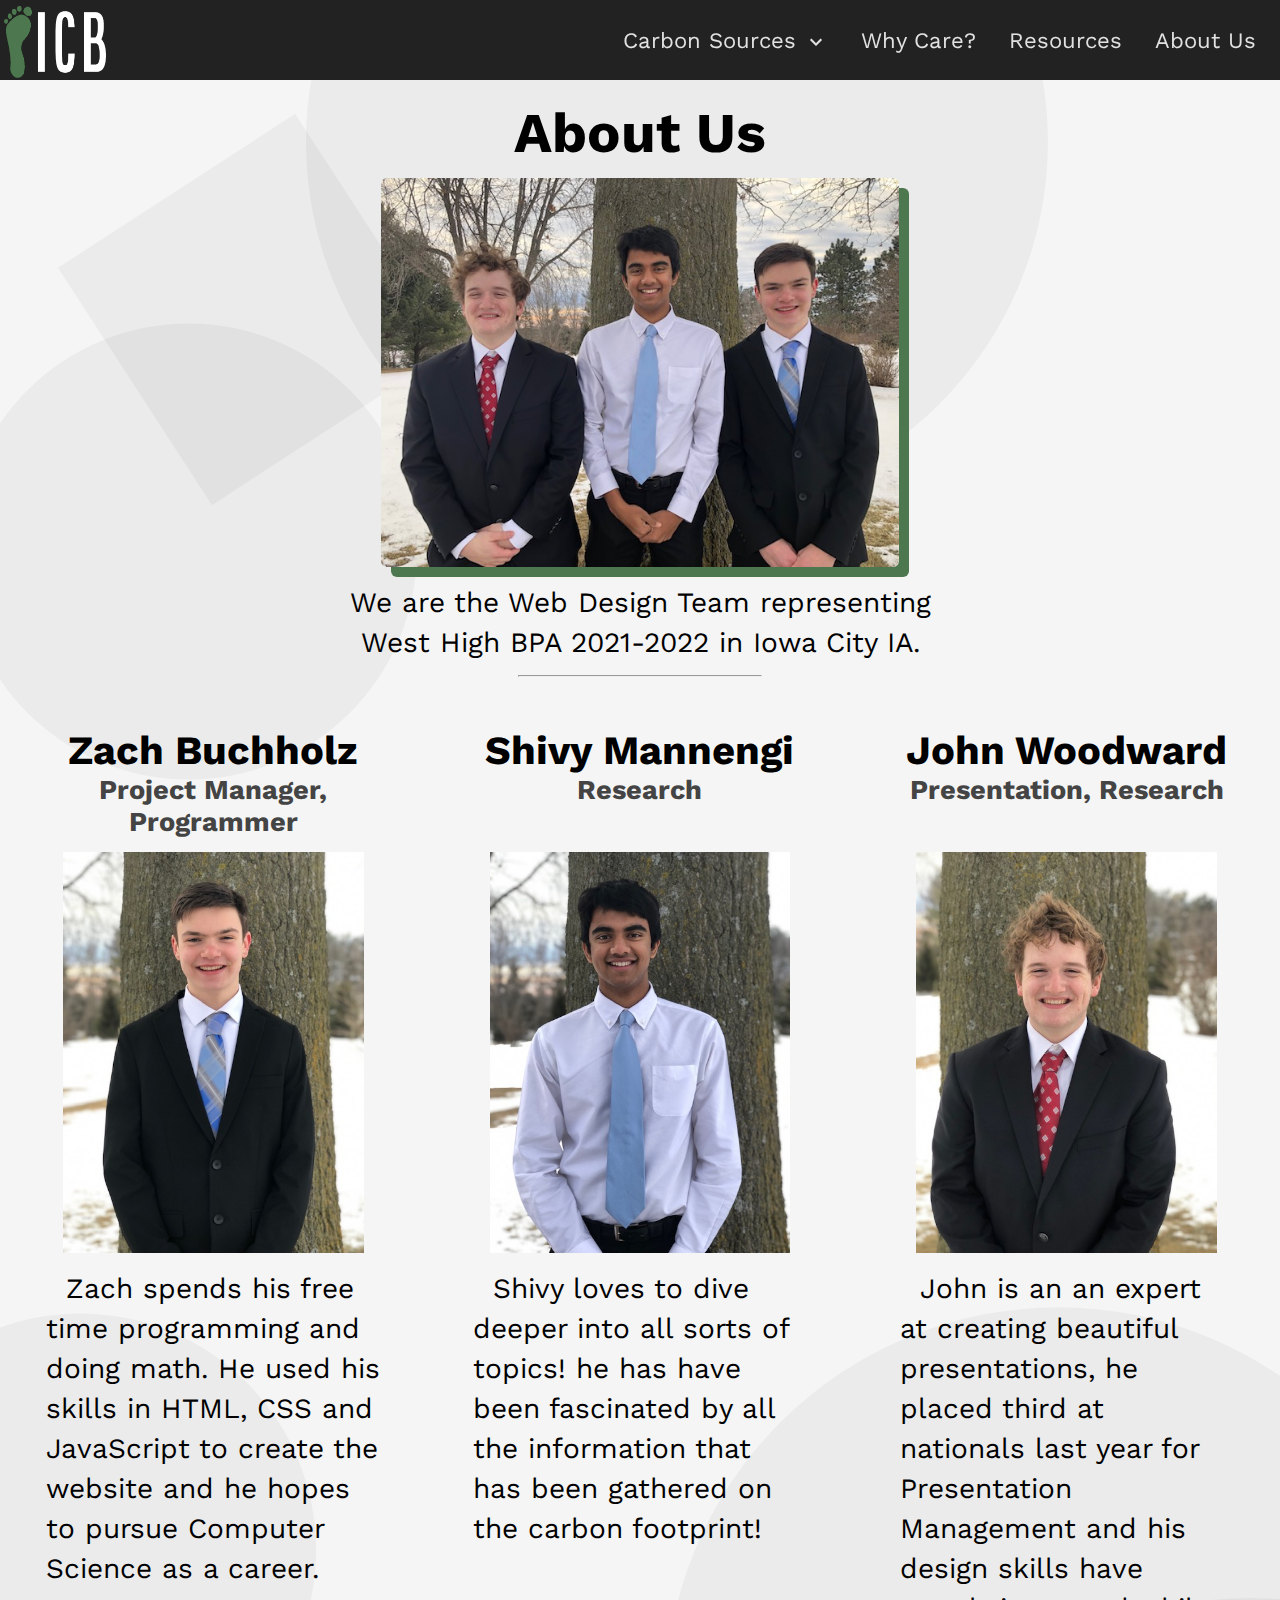
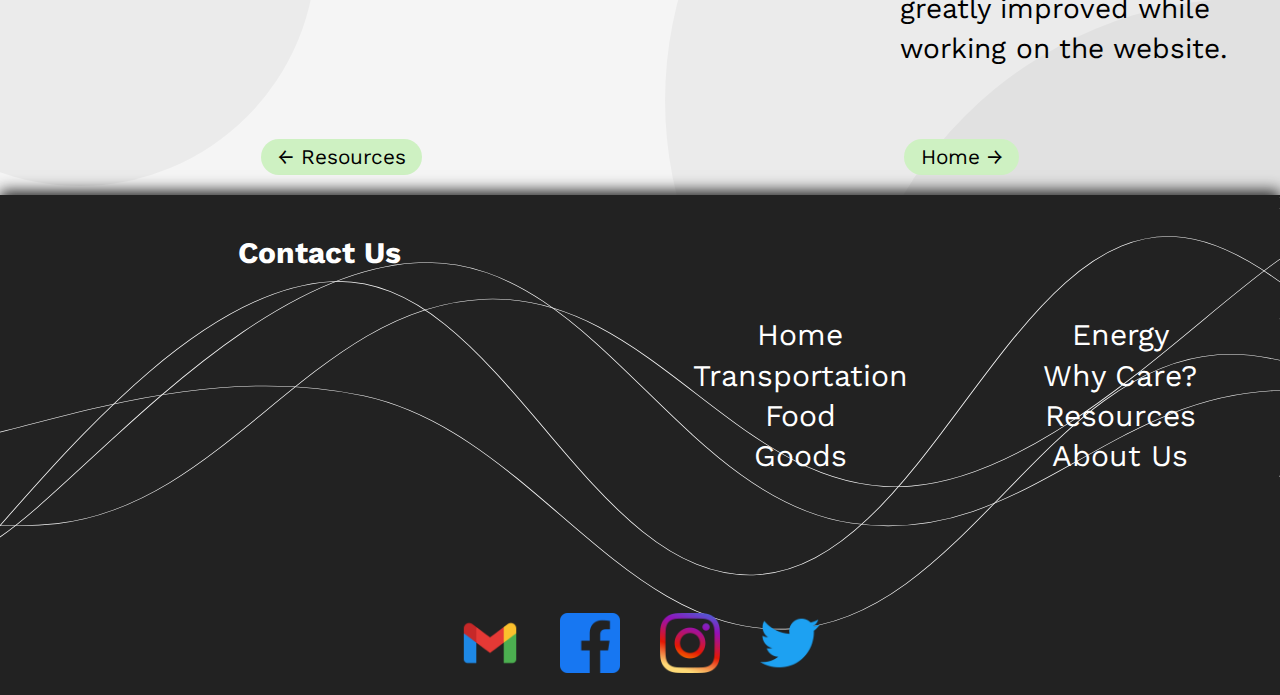
==== html/aboutUs.html @ aa244e9d "final commit before state (hopefully)" ====
<!DOCTYPE html>
<html lang="en">

<head>
    <meta charset="UTF-8">
    <meta http-equiv="X-UA-Compatible" content="IE=edge">
    <meta name="viewport" content="width=device-width, initial-scale=1.0">
    <link href="https://fonts.googleapis.com/icon?family=Material+Icons" rel="stylesheet">
    <link rel="stylesheet" href="../css/styles.css">
    <link rel="stylesheet" href="../css/contentStyle.css">
    <link rel="stylesheet" href="../css/aboutUsStyle.css">
    <script src="../js/script.js" defer></script>
    <title>About Us</title>
    <!-- favicon -->
    <link rel="apple-touch-icon" sizes="180x180" href="/favicon/apple-touch-icon.png">
    <link rel="icon" type="image/png" sizes="32x32" href="/favicon/favicon-32x32.png">
    <link rel="icon" type="image/png" sizes="16x16" href="/favicon/favicon-16x16.png">
    <link rel="manifest" href="/favicon/site.webmanifest">
    <link rel="mask-icon" href="/favicon/safari-pinned-tab.svg" color="#5bbad5">
    <link rel="shortcut icon" href="/favicon/favicon.ico">
    <meta name="msapplication-TileColor" content="#da532c">
    <meta name="msapplication-config" content="/favicon/browserconfig.xml">
    <meta name="theme-color" content="#ffffff">
</head>

<body>
    <nav>
        <div class="nav-left">
            <a href="../index.html">
                <!-- <h2>ICB</h2> -->
                <img src="../images/FinalLogo.png" alt="ICB Logo">
            </a>
        </div>
        <div class="nav-right">
            <ul>
                <li class="nav-item">
                    <a>
                        Carbon Sources
                        <i class="material-icons">expand_more</i>
                    </a>
                    <div id="dropdown">
                        <a href="transportation.html">Transportation</a>
                        <a href="food.html">Food</a>
                        <a href="goods.html">Goods</a>
                        <a href="energy.html">Energy</a>
                    </div>
                </li>
                <!-- <li class="nav-item"><a href="carbonMap.html">Carbon Map</a></li>
                <li class="nav-item"><a href="carbonCalculator.html">Carbon Calculator</a></li> -->
                <li class="nav-item"><a href="whyCare.html">Why Care?</a></li>
                <li class="nav-item"><a href="resources.html">Resources</a></li>
                <li class="nav-item"><a href="aboutUs.html">About Us</a></li>
            </ul>
        </div>
        <div class="hamburger">
            <i class="material-icons">menu</i>
        </div>
        <div class="mobile-nav">
            <span class="exit-mobile-nav">
                <i class="material-icons">close</i>
            </span>
            <ul>
                <li><a href="../index.html">Home</a></li>
                <li><a href="transportation.html">Transportation</a></li>
                <li><a href="food.html">Food</a></li>
                <li><a href="goods.html">Goods</a></li>
                <li><a href="energy.html">Energy</a></li>
                <!-- <li><a href="carbonMap.html">Carbon Map</a></li>
                <li><a href="carbonCalculator.html">Carbon Calculator</a></li> -->
                <li><a href="whyCare.html">Why Care?</a></li>
                <li><a href="resources.html">Resources</a></li>
                <li><a href="aboutUs.html">About Us</a></li>
            </ul>
        </div>
    </nav>
    <div class="spacer"></div>
    <main>
        <header>
            <h1>About Us</h1>
            <div class="image-wrapper">
                <img src="../images/group.jpg" alt="Group Photo">
            </div>
            <p>We are the Web Design Team representing West High BPA 2021-2022 in Iowa City IA.</p>
            <hr>
        </header>
        <section>
            <div class="member">
                <h2>Zach Buchholz</h2>
                <h3>Project Manager, Programmer</h3>
                <div class="image-wrapper"><img src="../images/zach.jpg" alt="Photo of Zach"></div>
                <p>&nbsp;&nbsp;Zach spends his free time programming and doing math. He used his skills in HTML, CSS and
                    JavaScript to create the website and he hopes to pursue Computer Science as a career.</p>
            </div>
            <div class="member">
                <h2>Shivy Mannengi</h2>
                <h3>Research</h3>
                <div class="image-wrapper"><img src="../images/shivy.jpg" alt="Photo of Shivy"></div>
                <p>&nbsp;&nbsp;Shivy loves to dive deeper into all sorts of topics! he has have been fascinated by all
                    the information that has been gathered on the carbon footprint!</p>
            </div>
            <div class="member">
                <h2>John Woodward</h2>
                <h3>Presentation, Research</h3>
                <div class="image-wrapper"><img src="../images/john.jpg" alt="Photo of John"></div>
                <p>&nbsp;&nbsp;John is an an expert at creating beautiful presentations, he placed third at nationals
                    last year for Presentation Management and his design skills have greatly improved while working on
                    the website.</p>
            </div>
        </section>
        <section class="next-previous-page">
            <div class="left">

                <a href="resources.html">← Resources</a>

            </div>
            <div class="right">

                <a href="../index.html">Home →</a>

            </div>
        </section>
    </main>
    <footer>
        <div class="email footer-item">
            <div class="container">
                <div>
                    <h3>Contact Us</h3>
                    <iframe
                        src="https://docs.google.com/forms/d/e/1FAIpQLScRHapcwqLAnaU3X_XB3j5azNkE1-bQjqq5os23x4tGyYt0hQ/viewform?embedded=true"
                        frameborder="0" marginheight="0" marginwidth="0">Loading…</iframe>
                </div>
            </div>
        </div>
        <div class="links footer-item">
            <div class="container">
                <div class="links-left">
                    <a href="../index.html">Home</a>
                    <a href="transportation.html">Transportation</a>
                    <a href="food.html">Food</a>
                    <a href="goods.html">Goods</a>
                    <!-- <a href="html/energy.html">Energy</a>  -->
                </div>
                <div class="links-right">
                    <a href="energy.html">Energy</a>
                    <!-- <a href="html/carbonMap.html">Carbon Map</a>
                    <a href="html/carbonCalculator.html">Carbon Calculator</a> -->
                    <a href="whyCare.html">Why Care?</a>
                    <a href="resources.html">Resources</a>
                    <a href="aboutUs.html">About Us</a>
                </div>
            </div>
        </div>
        <div class="social-media footer-item">
            <div class="container">
                <div class="gmail-container">
                    <img src="../images/gmail.png" alt="gmail">
                    <div class="popup">Email:info@iowaclimateboard.com</div>
                </div>
                <a href="https://www.facebook.com/Iowa-Climate-Board-112067704718550" target="_blank"><img src="../images/facebook.png"
                        alt="facebook"></a>
                <a href="https://www.instagram.com/iowacityclimateboard/" target="_blank"><img src="../images/instagram.png"
                        alt="instagram"></a>
                <a href="https://twitter.com/BoardIowa" target="_blank"><img src="../images/twitter.png" alt="twitter"></a>
            </div>
        </div>
    </footer>
</body>

</html>
---- css/styles.css ----
@charset "UTF-8";
@import url("https://fonts.googleapis.com/css2?family=Lato:wght@300;400;700&family=Nunito+Sans:wght@300;400;700&family=Work+Sans:wght@300;400;700&display=swap");

:root {
  --off-black: rgba(34, 34, 34, 1);
  --off-blackh: rgba(34, 34, 34, 0);
  --logo-green: rgb(21, 226, 21);
  --hover-white: rgba(240, 240, 240, 1);
  --popup-grey: rgb(88, 88, 88);
  --nav-font: 0.87em;
  --green: #15e215;
  --light-green: #cef1c2;
  --medium-green: #4d774e;
  --dark-green: #164a41;
}

* {
  margin: 0;
  -webkit-box-sizing: border-box;
  box-sizing: border-box;
  font-family: "Work Sans", sans-serif;
}

html {
  scroll-behavior: smooth;
}

body,
html {
  width: 100%;
  height: 100%;
}

body {
  position: relative;
  background-color: rgb(245, 245, 245);
}

a {
  text-decoration: none;
  color: #000;
  cursor: pointer;
}

textarea {
  resize: none;
}

::-webkit-scrollbar {
  width: 12px;
}

::-webkit-scrollbar-button {
  display: none;
}

::-webkit-scrollbar-thumb {
  background-color: var(--medium-green);
  border-radius: 200px;
}

::-webkit-scrollbar-track {
  background-color: rgb(34, 34, 34);
}

nav {
  position: fixed;
  top: 0px;
  display: block;
  width: 100%;
  z-index: 1;
  height: 80px;
  display: -webkit-box;
  display: -ms-flexbox;
  display: flex;
  -webkit-box-pack: justify;
  -ms-flex-pack: justify;
  justify-content: space-between;
  -webkit-box-align: center;
  -ms-flex-align: center;
  align-items: center;
  background-color: var(--off-blackh);
  -webkit-box-shadow: 0px 4px 6px var(--off-blackh);
  box-shadow: 0px 4px 6px var(--off-blackh);
  opacity: 1;
}

nav > div {
  margin: 0 10px;
}

.nav-left {
  margin: 0;
  -webkit-transform: translate(4px, 4px);
  -ms-transform: translate(4px, 4px);
  transform: translate(4px, 4px);
}

.nav-left h2 {
  font-size: 4em;
  font-weight: 600;
  color: var(--logo-green);
}

.nav-left img {
  width: 102.24px;
  height: 72px;
}

.nav-left img:hover {
  width: 104px;
  height: 73.3px;
}

ul {
  padding: 0;
  margin: 0;
  -webkit-padding-start: 0;
  padding-inline-start: 0;
}

.nav-item {
  display: inline-block;
  height: 80px;
  line-height: 80px;
  padding: 0 14px;
}

.nav-item a {
  color: rgb(226, 226, 226);
  font-size: var(--nav-font);
  display: block;
}

.nav-item:hover {
  background-color: var(--hover-white);
  -webkit-box-shadow: 6px 6px var(--off-black);
  box-shadow: 6px 6px var(--off-black);
}

.nav-item-hover {
  background-color: var(--hover-white);
  -webkit-box-shadow: 6px 6px var(--off-black);
  box-shadow: 6px 6px var(--off-black);
}

.nav-item:hover > a {
  color: #000;
}

.nav-item i {
  -webkit-transform: translateY(6px);
  -ms-transform: translateY(6px);
  transform: translateY(6px);
}

nav ul li:first-child > a {
  cursor: default;
}

nav #dropdown {
  display: none;
  background-color: var(--hover-white);
  position: absolute;
  top: 80px;
  text-align: center;
  -webkit-box-shadow: 6px 6px var(--off-black);
  box-shadow: 6px 6px var(--off-black);
  line-height: 50px;
  height: auto;
  cursor: pointer;
}

nav #dropdown a {
  display: block;
  font-size: var(--nav-font);
  color: #000;
}

nav #dropdown a:hover {
  color: rgb(109, 109, 109);
}

.hamburger i {
  font-size: 60px;
  color: #fff;
}

.hamburger i:hover {
  cursor: pointer;
}

.mobile-nav {
  margin: 0;
  position: fixed;
  left: 0;
  top: -500px;
  width: 100%;
  text-align: center;
  background-color: var(--popup-grey);
  -webkit-transition: top 0.42s;
  -o-transition: top 0.42s;
  transition: top 0.42s;
}

.exit-mobile-nav {
  position: absolute;
  top: 0;
  right: 0;
  display: inline-block;
  margin: 16px;
  cursor: pointer;
}

.exit-mobile-nav i {
  font-size: 64px;
  color: #fff;
  -webkit-transition: all 0;
  -o-transition: all 0;
  transition: all 0;
}

.exit-mobile-nav i:hover {
  -webkit-transition: -webkit-transform 0.25s linear 0s;
  transition: -webkit-transform 0.25s linear 0s;
  -o-transition: transform 0.25s linear 0s;
  transition: transform 0.25s linear 0s;
  transition: transform 0.25s linear 0s, -webkit-transform 0.25s linear 0s;
  -webkit-transform: rotate(180deg);
  -ms-transform: rotate(180deg);
  transform: rotate(180deg);
  color: rgb(226, 226, 226);
}

.mobile-nav ul {
  margin: 20px 0;
}

.mobile-nav li {
  margin: 14px 0;
}

.mobile-nav a {
  color: #fff;
  font-size: 1.6em;
}

.mobile-nav a:hover {
  color: rgb(214, 214, 214);
}

.nav-right,
.nav-center {
  display: none;
}

@media only screen and (min-width: 888px) {
  .nav-right {
    display: block;
  }

  .hamburger {
    display: none;
  }
}

@media only screen and (min-width: 992px) {
  :root {
    --nav-font: 1.03em;
  }
}

@media only screen and (min-width: 1200px) {
  :root {
    --nav-font: 1.38em;
  }
}

footer {
  height: 600px;
  background-image: url("data:image/svg+xml,%3csvg xmlns='http://www.w3.org/2000/svg' version='1.1' xmlns:xlink='http://www.w3.org/1999/xlink' xmlns:svgjs='http://svgjs.com/svgjs' width='2500' height='1800' preserveAspectRatio='none' viewBox='0 0 2500 1800'%3e%3cg mask='url(%26quot%3b%23SvgjsMask1165%26quot%3b)' fill='none'%3e%3crect width='2500' height='1800' x='0' y='0' fill='rgba(34%2c 34%2c 34%2c 1)'%3e%3c/rect%3e%3cpath d='M -189.8516830900346%2c1561 C -23.05%2c1311.2 310.55%2c350.8 644.1483169099654%2c312 C 977.75%2c273.2 1144.55%2c1398.8 1478.1483169099654%2c1367 C 1811.75%2c1335.2 1978.55%2c73.2 2312.1483169099656%2c153 C 2645.75%2c232.8 3108.58%2c1707.6 3146.1483169099656%2c1766 C 3183.72%2c1824.4 2629.23%2c709.2 2500%2c445' stroke='rgba(245%2c 245%2c 245%2c 1)' stroke-width='2'%3e%3c/path%3e%3cpath d='M -124.1915464709806%2c901 C 42.61%2c865.4 376.21%2c590.8 709.8084535290194%2c723 C 1043.41%2c855.2 1210.21%2c1591.6 1543.8084535290195%2c1562 C 1877.41%2c1532.4 2044.21%2c621.2 2377.8084535290195%2c575 C 2711.41%2c528.8 3187.37%2c1436.6 3211.8084535290195%2c1331 C 3236.25%2c1225.4 2642.36%2c303.8 2500%2c47' stroke='rgba(245%2c 245%2c 245%2c 1)' stroke-width='2'%3e%3c/path%3e%3cpath d='M -6.567324210572224%2c1239 C 160.23%2c1039.8 493.83%2c254.6 827.4326757894278%2c243 C 1161.03%2c231.4 1327.83%2c1088.8 1661.4326757894278%2c1181 C 1995.03%2c1273.2 2161.83%2c722.8 2495.432675789428%2c704 C 2829.03%2c685.2 3328.52%2c1226.4 3329.432675789428%2c1087 C 3330.35%2c947.6 2665.89%2c223 2500%2c7' stroke='rgba(245%2c 245%2c 245%2c 1)' stroke-width='2'%3e%3c/path%3e%3cpath d='M -722.3591446255048%2c726 C -555.56%2c817.4 -221.96%2c1253.2 111.64085537449522%2c1183 C 445.24%2c1112.8 612.04%2c402 945.6408553744952%2c375 C 1279.24%2c348 1446.04%2c1096.4 1779.6408553744952%2c1048 C 2113.24%2c999.6 2469.57%2c139.6 2613.640855374495%2c133 C 2757.71%2c126.4 2522.73%2c838.6 2500%2c1015' stroke='rgba(245%2c 245%2c 245%2c 1)' stroke-width='2'%3e%3c/path%3e%3c/g%3e%3cdefs%3e%3cmask id='SvgjsMask1165'%3e%3crect width='2500' height='1800' fill='white'%3e%3c/rect%3e%3c/mask%3e%3c/defs%3e%3c/svg%3e");
  background-repeat: no-repeat;
  background-size: 100% 600px;
  -webkit-box-shadow: 0 -4px 14px rgb(34, 34, 34);
  box-shadow: 0 -4px 14px rgb(34, 34, 34);
}

.email {
  height: 280px;
  display: -webkit-box;
  display: -ms-flexbox;
  display: flex;
  -webkit-box-pack: center;
  -ms-flex-pack: center;
  justify-content: center;
  -webkit-box-align: center;
  -ms-flex-align: center;
  align-items: center;
  text-align: center;
}

.email .container {
  padding-top: 10px;
  margin: 0 auto;
  width: 100%;
  height: 100%;
  display: -webkit-box;
  display: -ms-flexbox;
  display: flex;
  -webkit-box-pack: center;
  -ms-flex-pack: center;
  justify-content: center;
}

.email .container > div {
  width: 80%;
  height: 100%;
}

.email iframe {
  width: 100%;
  height: 80%;
}

footer h3 {
  font-size: 30px;
  color: #fff;
}

.links {
  height: 220px;
  /* background-color: coral; */
}

.links .container {
  width: 100%;
  height: 100%;
  display: -webkit-box;
  display: -ms-flexbox;
  display: flex;
  -webkit-box-pack: center;
  -ms-flex-pack: center;
  justify-content: center;
  -webkit-box-align: center;
  -ms-flex-align: center;
  align-items: center;
}

.links-left,
.links-right {
  display: inline;
  width: 50%;
  text-align: center;
}

.links a {
  display: block;
  font-size: 20px;
  color: #fff;
  padding: 2.6px 0;
}

.links a:hover {
  color: rgb(223, 223, 223);
}

.social-media {
  height: 100px;
}

.social-media .container {
  width: 100%;
  height: 100px;
  display: -webkit-box;
  display: -ms-flexbox;
  display: flex;
  -ms-flex-pack: distribute;
  justify-content: space-around;
  -webkit-box-align: center;
  -ms-flex-align: center;
  align-items: center;
}

.social-media img {
  height: 60px;
}

.social-media img:hover {
  height: 62.6px;
}

.gmail-container {
  position: relative;
}

.social-media img:hover + .popup, .social-media .popup:hover {
  display: block;
}

.popup {
  display: none;
  font-size: 18px;
  width: fit-content;
  position: absolute;
  top: -28px;
  background-color: rgb(34,34,34);
  color: #fff;
  padding: 0.4em;
}

@media only screen and (min-width: 768px) {
  .email .container {
    padding-top: 40px;
    width: 70%;
  }
  .email textarea {
    width: 80%;
  }
}

@media only screen and (min-width: 992px) {
  footer {
    height: 500px;
    position: relative;
    background-size: 100% 500px;
  }
  .email {
    height: 400px;
    width: 50%;
    float: left;
  }
  .email iframe {
    height: 80%;
  }
  .links {
    height: 400px;
    width: 50%;
    float: right;
  }
  .links a {
    font-size: 28px;
  }
  .social-media {
    width: 100%;
    position: absolute;
    bottom: 0;
  }
  .social-media .container {
    -webkit-box-pack: center;
    -ms-flex-pack: center;
    justify-content: center;
  }
  .social-media img {
    margin: 0 20px;
  }
}

@media only screen and (min-width: 1200px) {
  .links a {
    font-size: 30px;
  }
}

.next-previous-page {
  padding: 20px;
  display: -webkit-box;
  display: -ms-flexbox;
  display: flex;
  -webkit-box-pack: justify;
  -ms-flex-pack: justify;
  justify-content: space-between;
}

.next-previous-page a {
  font-size: 1em;
  display: inline-block;
  padding: 0.3em 0.8em;
  background-color: var(--light-green);
  border: none;
  border-radius: 100vh;
}

.next-previous-page a:hover {
  background-color: var(--dark-green);
  color: #fff;
}

@media only screen and (min-width: 1024px) {
  .next-previous-page {
    -ms-flex-pack: distribute;
    justify-content: space-around;
    font-size: 1.3em;
  }
}
---- css/contentStyle.css ----
:root {
  --hero-width: 90%;
}

body {
  background-image: url("data:image/svg+xml,%3csvg xmlns='http://www.w3.org/2000/svg' version='1.1' xmlns:xlink='http://www.w3.org/1999/xlink' xmlns:svgjs='http://svgjs.com/svgjs' width='2500' height='10000' preserveAspectRatio='none' viewBox='0 0 2500 10000'%3e%3cg mask='url(%26quot%3b%23SvgjsMask1059%26quot%3b)' fill='none'%3e%3crect width='2500' height='10000' x='0' y='0' fill='rgba(245%2c 245%2c 245%2c 1)'%3e%3c/rect%3e%3cpath d='M1656.56 3912.66 a788.26 788.26 0 1 0 1576.52 0 a788.26 788.26 0 1 0 -1576.52 0z' fill='rgba(0%2c 0%2c 0%2c 0.039)' class='triangle-float2'%3e%3c/path%3e%3cpath d='M-150.28759640768038 5796.554995738845L449.97952166786865 5839.104664736119 227.66351105824089 5362.346441443697z' fill='rgba(0%2c 0%2c 0%2c 0.039)' class='triangle-float2'%3e%3c/path%3e%3cpath d='M-76.97 1081.39 a445.51 445.51 0 1 0 891.02 0 a445.51 445.51 0 1 0 -891.02 0z' fill='rgba(0%2c 0%2c 0%2c 0.039)' class='triangle-float3'%3e%3c/path%3e%3cpath d='M1595.6026172697807 6673.561763435975L1450.4954725872858 5923.233164859264 938.7332558514245 6352.652652172793z' fill='rgba(0%2c 0%2c 0%2c 0.039)' class='triangle-float3'%3e%3c/path%3e%3cpath d='M-301.96 3030.35 a461.36 461.36 0 1 0 922.72 0 a461.36 461.36 0 1 0 -922.72 0z' fill='rgba(0%2c 0%2c 0%2c 0.039)' class='triangle-float2'%3e%3c/path%3e%3cpath d='M2434.517%2c7987.091C2611.16%2c7983.471%2c2759.545%2c7868.501%2c2847.74%2c7715.408C2935.772%2c7562.598%2c2950.641%2c7381.832%2c2874.965%2c7222.541C2786.09%2c7035.467%2c2641.629%2c6845.549%2c2434.517%2c6845.614C2227.471%2c6845.679%2c2087.135%2c7037.626%2c1994.547%2c7222.817C1913.041%2c7385.843%2c1899.942%2c7575.009%2c1990.876%2c7732.97C2082.006%2c7891.271%2c2251.897%2c7990.834%2c2434.517%2c7987.091' fill='rgba(0%2c 0%2c 0%2c 0.039)' class='triangle-float3'%3e%3c/path%3e%3cpath d='M602.93 276.98 a724.61 724.61 0 1 0 1449.22 0 a724.61 724.61 0 1 0 -1449.22 0z' fill='rgba(0%2c 0%2c 0%2c 0.039)' class='triangle-float1'%3e%3c/path%3e%3cpath d='M238.79857072463886 7646.33592573216L679.8482935155082 7646.33592573216 459.32343212007333 6984.761341545856z' fill='rgba(0%2c 0%2c 0%2c 0.039)' class='triangle-float1'%3e%3c/path%3e%3cpath d='M1304.22 3321.26 a767.9 767.9 0 1 0 1535.8 0 a767.9 767.9 0 1 0 -1535.8 0z' fill='rgba(0%2c 0%2c 0%2c 0.039)' class='triangle-float1'%3e%3c/path%3e%3cpath d='M467.33146636519564 9587.04494133531L484.65721319866174 10083.189415974122 963.4759410040067 9569.719194501844z' fill='rgba(0%2c 0%2c 0%2c 0.039)' class='triangle-float1'%3e%3c/path%3e%3cpath d='M33.34 8506.78 a573.33 573.33 0 1 0 1146.66 0 a573.33 573.33 0 1 0 -1146.66 0z' fill='rgba(0%2c 0%2c 0%2c 0.039)' class='triangle-float1'%3e%3c/path%3e%3cpath d='M579.8590962530636 225.39225142735665L116.33748047285212 526.4067083262051 417.3519373717006 989.9283241064167 880.8735531519121 688.9138672075682z' fill='rgba(0%2c 0%2c 0%2c 0.039)' class='triangle-float2'%3e%3c/path%3e%3cpath d='M1127.231%2c9546.179C1347.371%2c9546.487%2c1559.36%2c9437.552%2c1664.226%2c9243.994C1764.841%2c9058.282%2c1717.291%2c8837.167%2c1609.892%2c8655.295C1504.624%2c8477.031%2c1334.106%2c8326.749%2c1127.231%2c8334.635C930.076%2c8342.15%2c804.442%2c8519.786%2c704.357%2c8689.814C602.174%2c8863.406%2c503.643%2c9061.882%2c592.83%2c9242.496C690.059%2c9439.395%2c907.634%2c9545.872%2c1127.231%2c9546.179' fill='rgba(0%2c 0%2c 0%2c 0.039)' class='triangle-float2'%3e%3c/path%3e%3c/g%3e%3cdefs%3e%3cmask id='SvgjsMask1059'%3e%3crect width='2500' height='10000' fill='white'%3e%3c/rect%3e%3c/mask%3e%3cstyle%3e %40keyframes float1 %7b 0%25%7btransform: translate(0%2c 0)%7d 50%25%7btransform: translate(-10px%2c 0)%7d 100%25%7btransform: translate(0%2c 0)%7d %7d .triangle-float1 %7b animation: float1 5s infinite%3b %7d %40keyframes float2 %7b 0%25%7btransform: translate(0%2c 0)%7d 50%25%7btransform: translate(-5px%2c -5px)%7d 100%25%7btransform: translate(0%2c 0)%7d %7d .triangle-float2 %7b animation: float2 4s infinite%3b %7d %40keyframes float3 %7b 0%25%7btransform: translate(0%2c 0)%7d 50%25%7btransform: translate(0%2c -10px)%7d 100%25%7btransform: translate(0%2c 0)%7d %7d .triangle-float3 %7b animation: float3 6s infinite%3b %7d %3c/style%3e%3c/defs%3e%3c/svg%3e");
  background-size: cover;
}

nav {
  background-color: rgb(34, 34, 34) !important;
}

header {
  padding-top: 80px;
}

.hero {
  text-align: center;
  margin: 40px 0;
}

h1 {
  font-size: 2.5em;
}

.main-image {
  text-align: center;
  margin: 20px 0;
}

header img {
  width: calc(var(--hero-width));
  border-radius: 6px;
  -webkit-box-shadow: 10px 10px var(--medium-green);
  box-shadow: 10px 10px var(--medium-green);
}

.description {
  text-align: left;
  width: var(--hero-width);
  margin: 0 auto 10px auto;
}

p,
.list-item,
.tips li {
  font-size: 24px;
  line-height: 32px;
}

.tips > ul > li {
  font-weight: bold;
}

.tips > ul > li > ul > li {
  font-weight: 500;
}

.tips > ul > li > ul {
  margin-left: 40px;
}

.tips > ul {
  width: -webkit-fit-content;
  width: -moz-fit-content;
  width: fit-content;
  margin: 0 auto 0 6px;
}

.tips li {
  margin: 16px 0px;
}

.h2-wrapper {
  text-align: center;
}

header hr {
  width: 70%;
  height: 2px;
  background-color: #000;
  margin: 0 auto;
}

@media only screen and (min-width: 512px) {
  :root {
    --hero-width: 80%;
  }
  h1 {
    font-size: 2.7em;
  }
  p,
  .list-item,
  .tips li {
    font-size: 24px;
    line-height: 32px;
  }
}

@media only screen and (min-width: 768px) {
  :root {
    --hero-width: 75%;
  }
  h1 {
    font-size: 3em;
  }
  p,
  .list-item,
  .tips li {
    font-size: 26px;
    line-height: 34px;
  }
  header hr {
    width: 50%;
  }
}

@media only screen and (min-width: 992px) {
  :root {
    --hero-width: 65%;
  }
  h1 {
    font-size: 3.2em;
  }
  p,
  .list-item,
  .tips li {
    font-size: 26px;
    line-height: 34px;
  }
}

@media only screen and (min-width: 1200px) {
  :root {
    --hero-width: 58%;
  }
  h1 {
    font-size: 3.5em;
  }
  p,
  .list-item,
  .tips li {
    font-size: 28px;
    line-height: 40px;
  }
  header hr {
    width: 38%;
  }
}

.main-content {
  padding: 4px;
  background-size: cover;
  width: var(--hero-width);
  margin: 0 auto;
}

h2 {
  display: inline-block;
  font-size: 2.5em;
  font-weight: bold;
  text-align: center;
}

.chart {
  text-align: left;
  margin: 40px 0;
}

.google-chart {
  margin: 0 auto;
}

svg > g > g:last-child {
  pointer-events: none;
}
---- css/aboutUsStyle.css ----
:root {
  --image-width: 90%;
}

main {
  margin: 0 auto;
}

header {
  text-align: center;
  margin: 20px 0;
}

.image-wrapper {
  width: var(--image-width);
  margin: 12px auto;
}

section img {
  width: var(--image-width);
}

header img {
  width: 90%;
}

header p {
  margin-bottom: 12px;
}

h3 {
  font-size: 1.7em;
  color: #444;
  min-height: 66px;
}

.member {
  text-align: center;
  margin: 50px auto;
}

.member p {
  width: 90%;
  text-align: left;
  margin: 0 auto;
}

@media only screen and (min-width: 512px) {
  main {
    width: 80%;
  }
}

@media only screen and (min-width: 768px) {
  main {
    width: 60%;
  }
}

@media only screen and (min-width: 992px) {
  main {
    width: 50%;
  }
}

@media only screen and (min-width: 1200px) {
  main {
    width: 100%;
  }
  header {
    width: 50%;
    margin: 0 auto;
  }
  h1 {
    margin-top: 20px;
  }
  section {
    display: -webkit-box;
    display: -ms-flexbox;
    display: flex;
  }
  .member {
    width: 29%;
  }
}
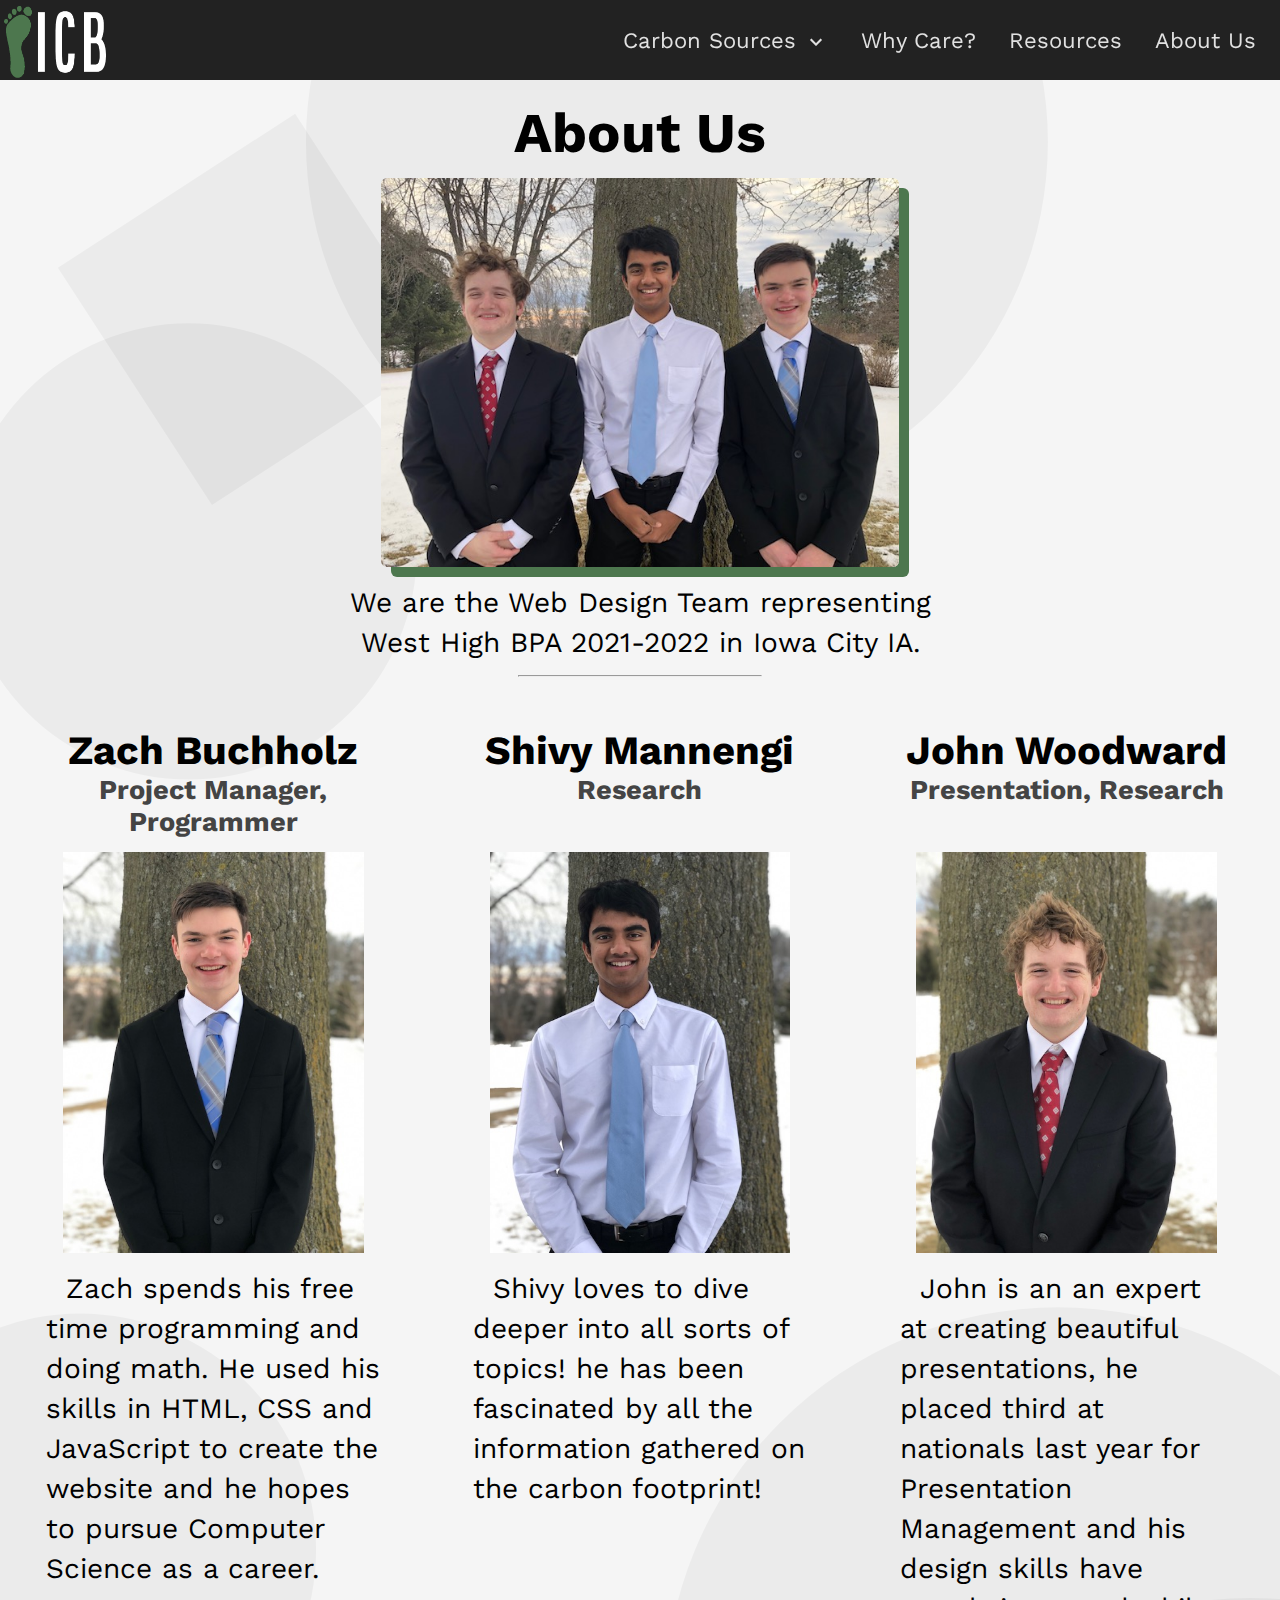
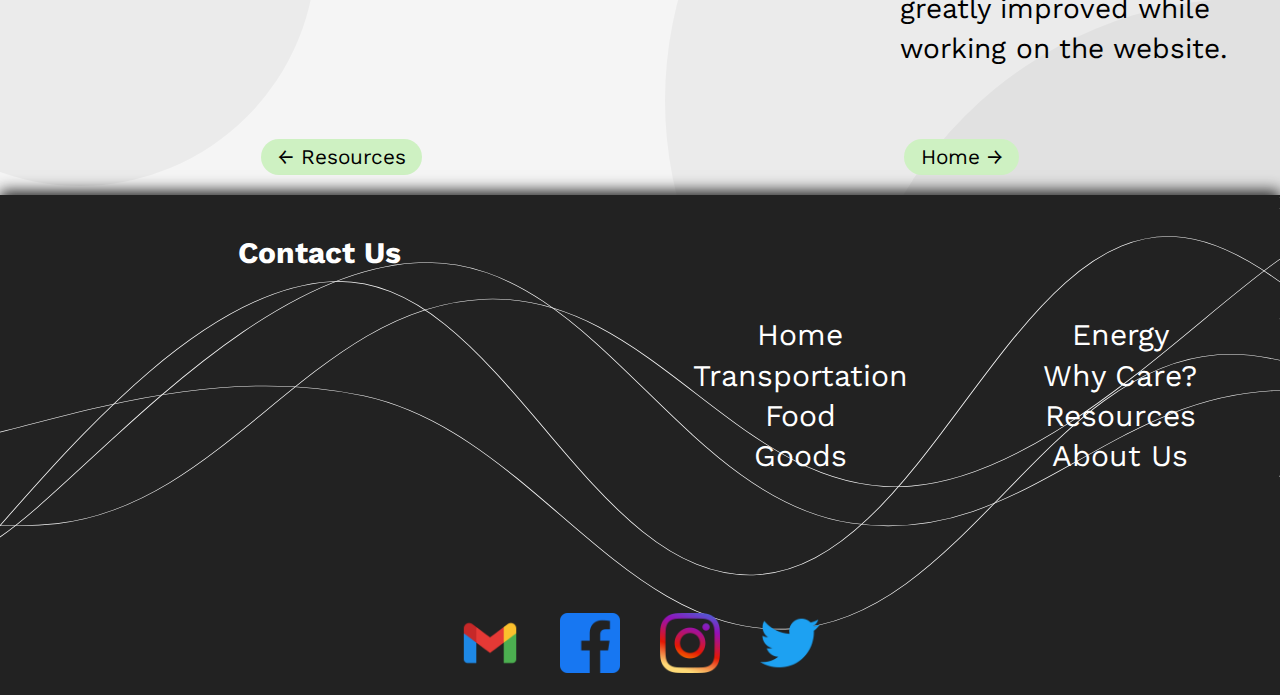
==== commit 247bf35f: "grammar" ====
--- a/html/aboutUs.html
+++ b/html/aboutUs.html
@@ -95,8 +95,8 @@
                 <h2>Shivy Mannengi</h2>
                 <h3>Research</h3>
                 <div class="image-wrapper"><img src="../images/shivy.jpg" alt="Photo of Shivy"></div>
-                <p>&nbsp;&nbsp;Shivy loves to dive deeper into all sorts of topics! he has have been fascinated by all
-                    the information that has been gathered on the carbon footprint!</p>
+                <p>&nbsp;&nbsp;Shivy loves to dive deeper into all sorts of topics! he has been fascinated by all
+                    the information gathered on the carbon footprint!</p>
             </div>
             <div class="member">
                 <h2>John Woodward</h2>
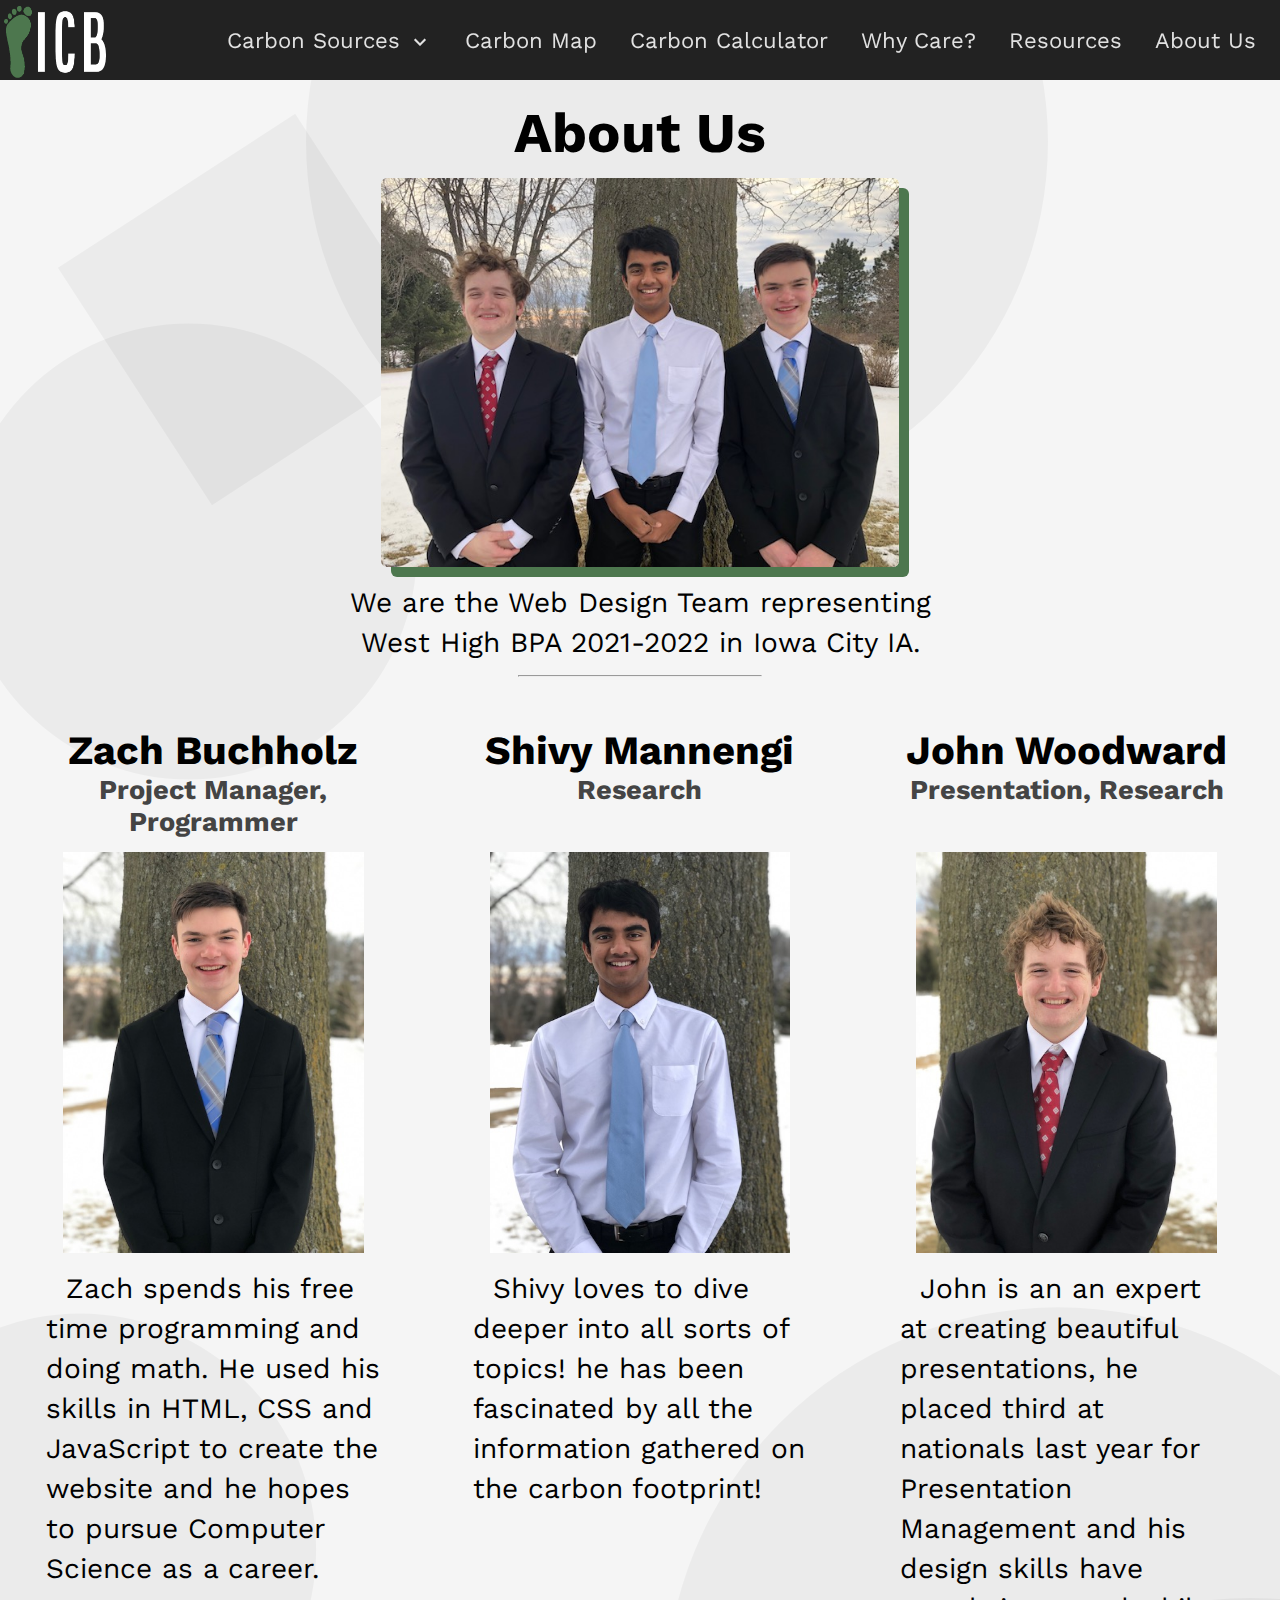
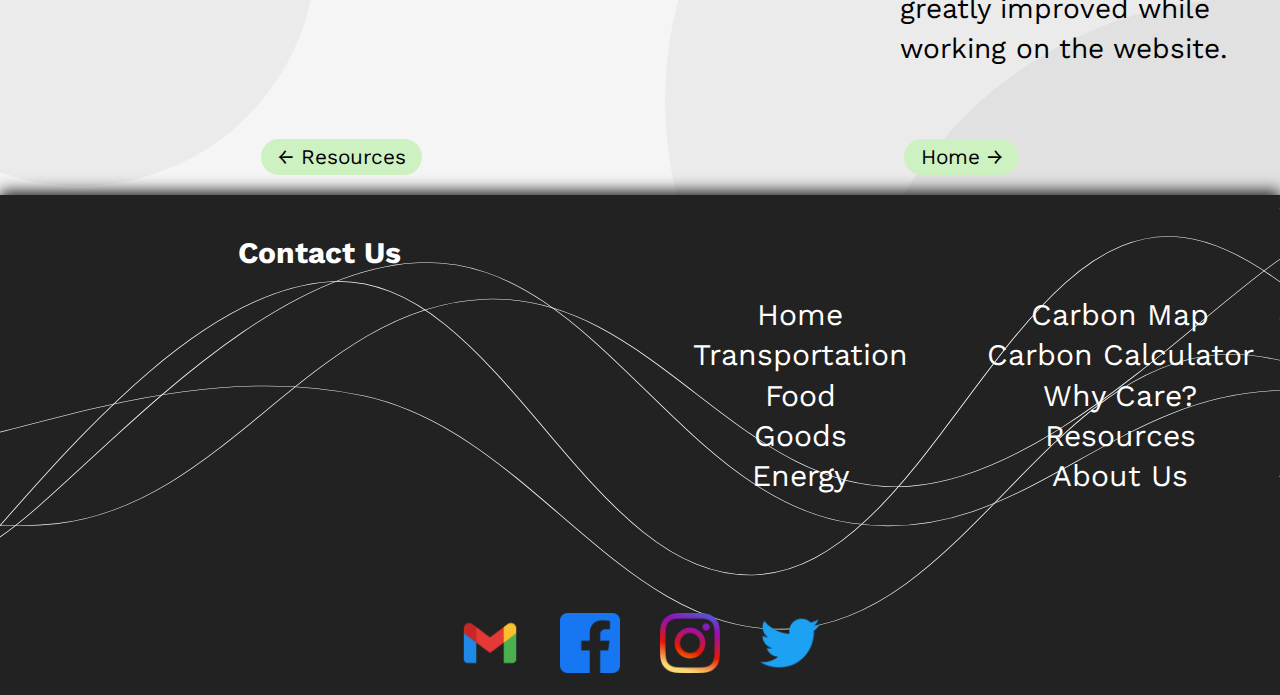
==== commit 54e30eee: "Inital files and config for CM and CC" ====
--- a/html/aboutUs.html
+++ b/html/aboutUs.html
@@ -23,7 +23,7 @@
     <meta name="theme-color" content="#ffffff">
 </head>
 
-<body>
+<body oncontextmenu="switchPage(event,'html/aboutUs','index')">
     <nav>
         <div class="nav-left">
             <a href="../index.html">
@@ -45,8 +45,8 @@
                         <a href="energy.html">Energy</a>
                     </div>
                 </li>
-                <!-- <li class="nav-item"><a href="carbonMap.html">Carbon Map</a></li>
-                <li class="nav-item"><a href="carbonCalculator.html">Carbon Calculator</a></li> -->
+                <li class="nav-item"><a href="carbonMap.html">Carbon Map</a></li>
+                <li class="nav-item"><a href="carbonCalculator.html">Carbon Calculator</a></li>
                 <li class="nav-item"><a href="whyCare.html">Why Care?</a></li>
                 <li class="nav-item"><a href="resources.html">Resources</a></li>
                 <li class="nav-item"><a href="aboutUs.html">About Us</a></li>
@@ -65,8 +65,8 @@
                 <li><a href="food.html">Food</a></li>
                 <li><a href="goods.html">Goods</a></li>
                 <li><a href="energy.html">Energy</a></li>
-                <!-- <li><a href="carbonMap.html">Carbon Map</a></li>
-                <li><a href="carbonCalculator.html">Carbon Calculator</a></li> -->
+                <li><a href="carbonMap.html">Carbon Map</a></li>
+                <li><a href="carbonCalculator.html">Carbon Calculator</a></li>
                 <li><a href="whyCare.html">Why Care?</a></li>
                 <li><a href="resources.html">Resources</a></li>
                 <li><a href="aboutUs.html">About Us</a></li>
@@ -138,12 +138,11 @@
                     <a href="transportation.html">Transportation</a>
                     <a href="food.html">Food</a>
                     <a href="goods.html">Goods</a>
-                    <!-- <a href="html/energy.html">Energy</a>  -->
+                    <a href="html/energy.html">Energy</a> 
                 </div>
                 <div class="links-right">
-                    <a href="energy.html">Energy</a>
-                    <!-- <a href="html/carbonMap.html">Carbon Map</a>
-                    <a href="html/carbonCalculator.html">Carbon Calculator</a> -->
+                    <a href="html/carbonMap.html">Carbon Map</a>
+                    <a href="html/carbonCalculator.html">Carbon Calculator</a>
                     <a href="whyCare.html">Why Care?</a>
                     <a href="resources.html">Resources</a>
                     <a href="aboutUs.html">About Us</a>
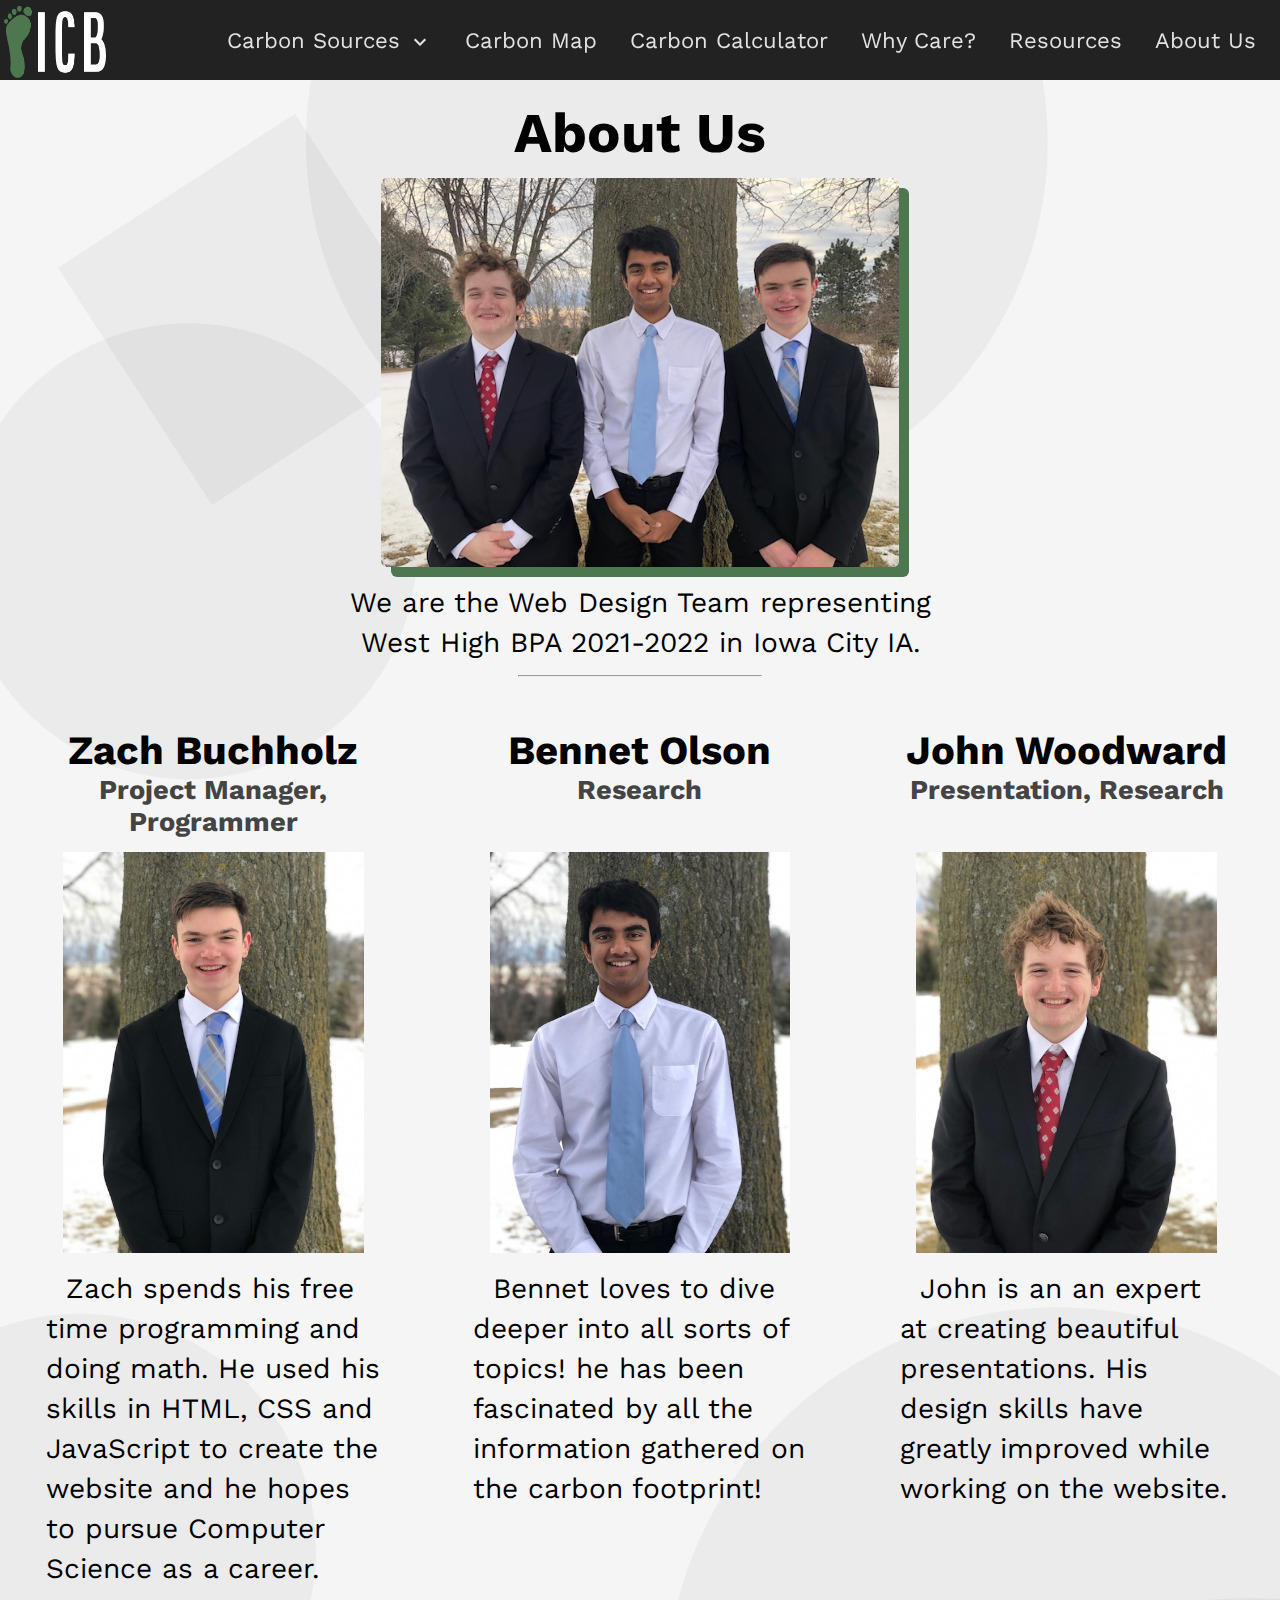
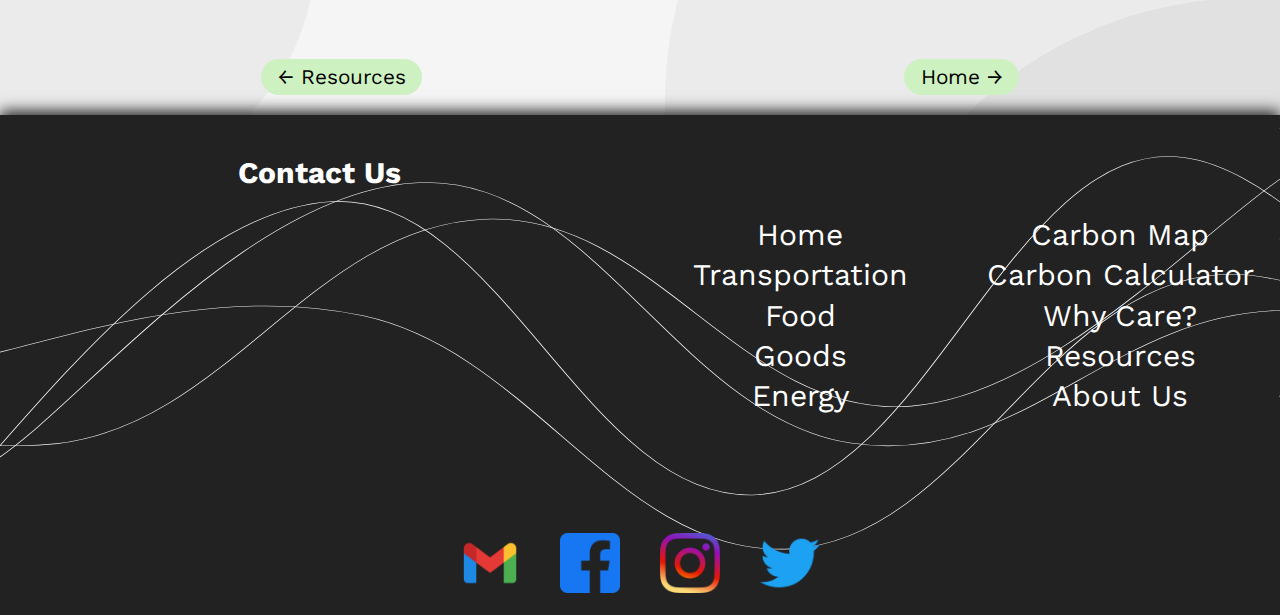
==== commit db607c8a: "calculator" ====
--- a/html/aboutUs.html
+++ b/html/aboutUs.html
@@ -92,18 +92,17 @@
                     JavaScript to create the website and he hopes to pursue Computer Science as a career.</p>
             </div>
             <div class="member">
-                <h2>Shivy Mannengi</h2>
+                <h2>Bennet Olson</h2>
                 <h3>Research</h3>
                 <div class="image-wrapper"><img src="../images/shivy.jpg" alt="Photo of Shivy"></div>
-                <p>&nbsp;&nbsp;Shivy loves to dive deeper into all sorts of topics! he has been fascinated by all
+                <p>&nbsp;&nbsp;Bennet loves to dive deeper into all sorts of topics! he has been fascinated by all
                     the information gathered on the carbon footprint!</p>
             </div>
             <div class="member">
                 <h2>John Woodward</h2>
                 <h3>Presentation, Research</h3>
                 <div class="image-wrapper"><img src="../images/john.jpg" alt="Photo of John"></div>
-                <p>&nbsp;&nbsp;John is an an expert at creating beautiful presentations, he placed third at nationals
-                    last year for Presentation Management and his design skills have greatly improved while working on
+                <p>&nbsp;&nbsp;John is an an expert at creating beautiful presentations. His design skills have greatly improved while working on
                     the website.</p>
             </div>
         </section>
--- a/css/contentStyle.css
+++ b/css/contentStyle.css
@@ -44,7 +44,8 @@
 
 p,
 .list-item,
-.tips li {
+.tips li,
+label {
   font-size: 24px;
   line-height: 32px;
 }
@@ -83,6 +84,10 @@
   margin: 0 auto;
 }
 
+h3 {
+  font-size: 1.5em;
+}
+
 @media only screen and (min-width: 512px) {
   :root {
     --hero-width: 80%;
@@ -92,7 +97,8 @@
   }
   p,
   .list-item,
-  .tips li {
+  .tips li,
+  label {
     font-size: 24px;
     line-height: 32px;
   }
@@ -107,7 +113,8 @@
   }
   p,
   .list-item,
-  .tips li {
+  .tips li,
+  label {
     font-size: 26px;
     line-height: 34px;
   }
@@ -125,7 +132,8 @@
   }
   p,
   .list-item,
-  .tips li {
+  .tips li,
+  label {
     font-size: 26px;
     line-height: 34px;
   }
@@ -140,7 +148,8 @@
   }
   p,
   .list-item,
-  .tips li {
+  .tips li,
+  label {
     font-size: 28px;
     line-height: 40px;
   }
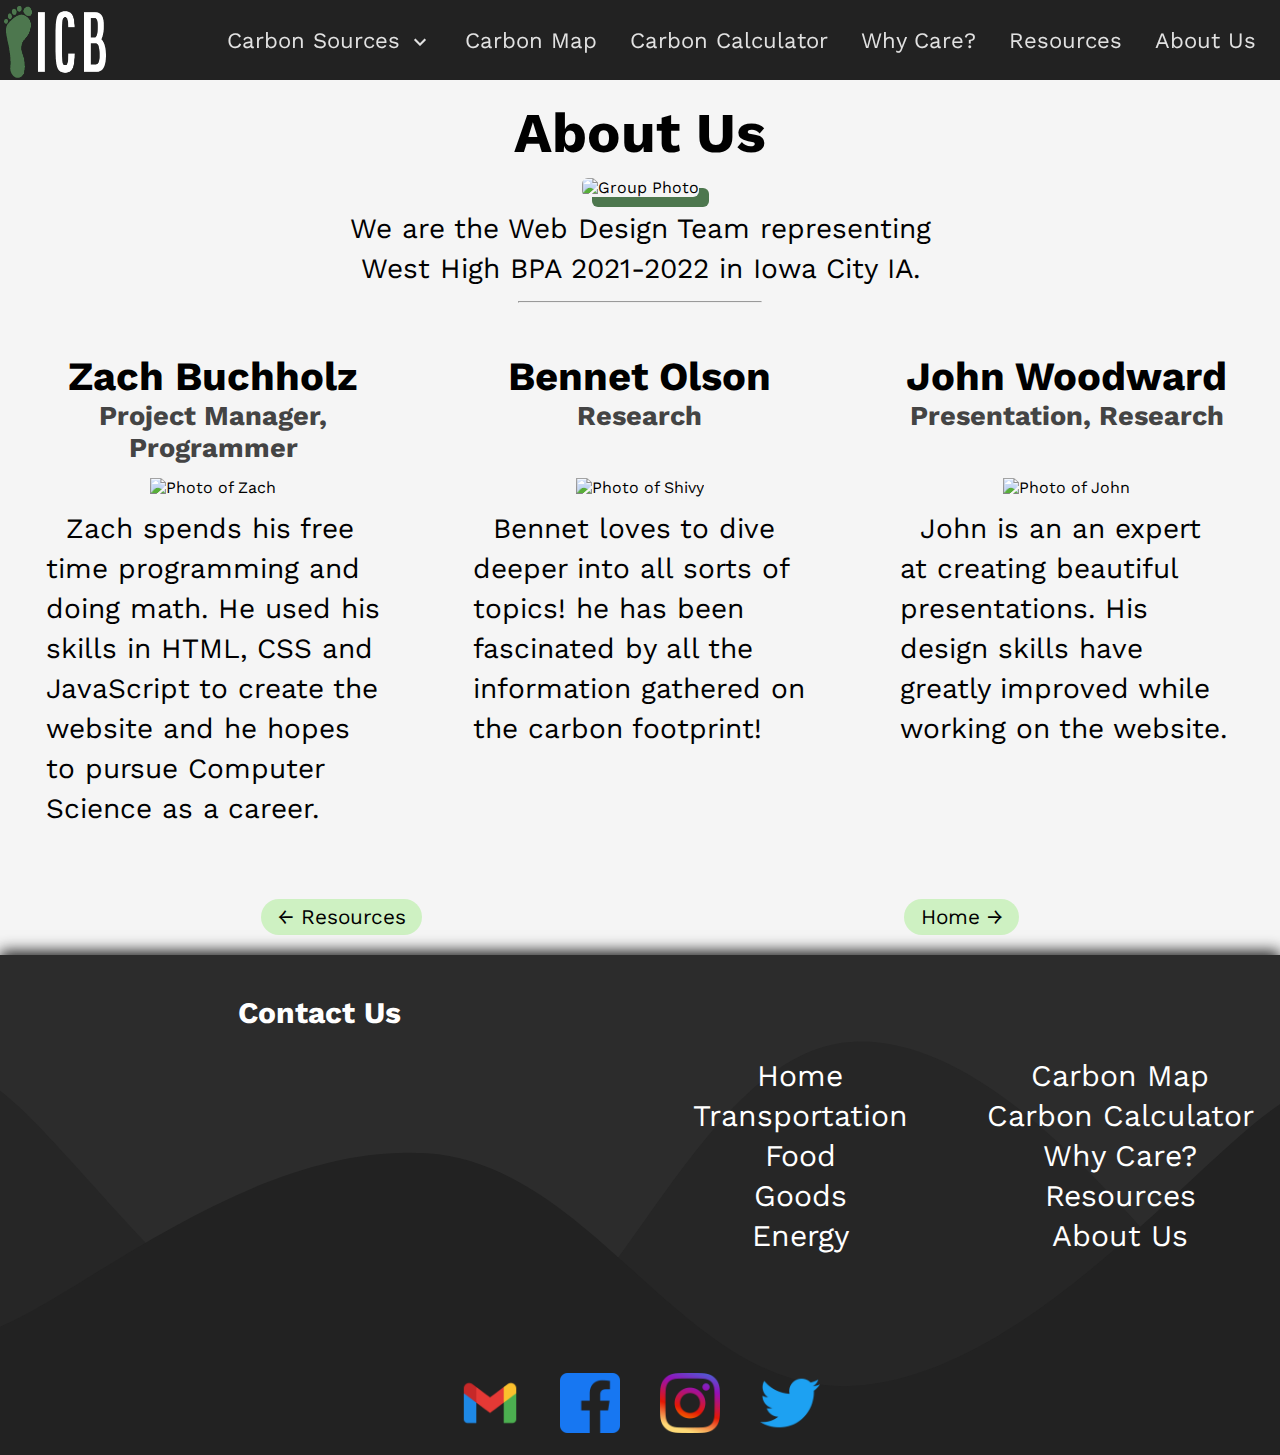
==== commit dae94fa1: "random fixes" ====
--- a/html/aboutUs.html
+++ b/html/aboutUs.html
@@ -78,7 +78,7 @@
         <header>
             <h1>About Us</h1>
             <div class="image-wrapper">
-                <img src="../images/group.jpg" alt="Group Photo">
+                <img src="../images/group.png" alt="Group Photo">
             </div>
             <p>We are the Web Design Team representing West High BPA 2021-2022 in Iowa City IA.</p>
             <hr>
@@ -87,21 +87,21 @@
             <div class="member">
                 <h2>Zach Buchholz</h2>
                 <h3>Project Manager, Programmer</h3>
-                <div class="image-wrapper"><img src="../images/zach.jpg" alt="Photo of Zach"></div>
+                <div class="image-wrapper"><img src="../images/zach.png" alt="Photo of Zach"></div>
                 <p>&nbsp;&nbsp;Zach spends his free time programming and doing math. He used his skills in HTML, CSS and
                     JavaScript to create the website and he hopes to pursue Computer Science as a career.</p>
             </div>
             <div class="member">
                 <h2>Bennet Olson</h2>
                 <h3>Research</h3>
-                <div class="image-wrapper"><img src="../images/shivy.jpg" alt="Photo of Shivy"></div>
+                <div class="image-wrapper"><img src="../images/bennet.png" alt="Photo of Shivy"></div>
                 <p>&nbsp;&nbsp;Bennet loves to dive deeper into all sorts of topics! he has been fascinated by all
                     the information gathered on the carbon footprint!</p>
             </div>
             <div class="member">
                 <h2>John Woodward</h2>
                 <h3>Presentation, Research</h3>
-                <div class="image-wrapper"><img src="../images/john.jpg" alt="Photo of John"></div>
+                <div class="image-wrapper"><img src="../images/john.png" alt="Photo of John"></div>
                 <p>&nbsp;&nbsp;John is an an expert at creating beautiful presentations. His design skills have greatly improved while working on
                     the website.</p>
             </div>
--- a/css/styles.css
+++ b/css/styles.css
@@ -12,8 +12,10 @@
   --light-green: #cef1c2;
   --medium-green: #4d774e;
   --dark-green: #164a41;
-}
-
+  --background-color: #ebebeb83;
+}
+/*  #d6d1cd*/
+/* #b6c7b683; */
 * {
   margin: 0;
   -webkit-box-sizing: border-box;
@@ -278,7 +280,10 @@
 
 footer {
   height: 600px;
-  background-image: url("data:image/svg+xml,%3csvg xmlns='http://www.w3.org/2000/svg' version='1.1' xmlns:xlink='http://www.w3.org/1999/xlink' xmlns:svgjs='http://svgjs.com/svgjs' width='2500' height='1800' preserveAspectRatio='none' viewBox='0 0 2500 1800'%3e%3cg mask='url(%26quot%3b%23SvgjsMask1165%26quot%3b)' fill='none'%3e%3crect width='2500' height='1800' x='0' y='0' fill='rgba(34%2c 34%2c 34%2c 1)'%3e%3c/rect%3e%3cpath d='M -189.8516830900346%2c1561 C -23.05%2c1311.2 310.55%2c350.8 644.1483169099654%2c312 C 977.75%2c273.2 1144.55%2c1398.8 1478.1483169099654%2c1367 C 1811.75%2c1335.2 1978.55%2c73.2 2312.1483169099656%2c153 C 2645.75%2c232.8 3108.58%2c1707.6 3146.1483169099656%2c1766 C 3183.72%2c1824.4 2629.23%2c709.2 2500%2c445' stroke='rgba(245%2c 245%2c 245%2c 1)' stroke-width='2'%3e%3c/path%3e%3cpath d='M -124.1915464709806%2c901 C 42.61%2c865.4 376.21%2c590.8 709.8084535290194%2c723 C 1043.41%2c855.2 1210.21%2c1591.6 1543.8084535290195%2c1562 C 1877.41%2c1532.4 2044.21%2c621.2 2377.8084535290195%2c575 C 2711.41%2c528.8 3187.37%2c1436.6 3211.8084535290195%2c1331 C 3236.25%2c1225.4 2642.36%2c303.8 2500%2c47' stroke='rgba(245%2c 245%2c 245%2c 1)' stroke-width='2'%3e%3c/path%3e%3cpath d='M -6.567324210572224%2c1239 C 160.23%2c1039.8 493.83%2c254.6 827.4326757894278%2c243 C 1161.03%2c231.4 1327.83%2c1088.8 1661.4326757894278%2c1181 C 1995.03%2c1273.2 2161.83%2c722.8 2495.432675789428%2c704 C 2829.03%2c685.2 3328.52%2c1226.4 3329.432675789428%2c1087 C 3330.35%2c947.6 2665.89%2c223 2500%2c7' stroke='rgba(245%2c 245%2c 245%2c 1)' stroke-width='2'%3e%3c/path%3e%3cpath d='M -722.3591446255048%2c726 C -555.56%2c817.4 -221.96%2c1253.2 111.64085537449522%2c1183 C 445.24%2c1112.8 612.04%2c402 945.6408553744952%2c375 C 1279.24%2c348 1446.04%2c1096.4 1779.6408553744952%2c1048 C 2113.24%2c999.6 2469.57%2c139.6 2613.640855374495%2c133 C 2757.71%2c126.4 2522.73%2c838.6 2500%2c1015' stroke='rgba(245%2c 245%2c 245%2c 1)' stroke-width='2'%3e%3c/path%3e%3c/g%3e%3cdefs%3e%3cmask id='SvgjsMask1165'%3e%3crect width='2500' height='1800' fill='white'%3e%3c/rect%3e%3c/mask%3e%3c/defs%3e%3c/svg%3e");
+  /* background-image: url("data:image/svg+xml,%3csvg xmlns='http://www.w3.org/2000/svg' version='1.1' xmlns:xlink='http://www.w3.org/1999/xlink' xmlns:svgjs='http://svgjs.com/svgjs' width='2500' height='1800' preserveAspectRatio='none' viewBox='0 0 2500 1800'%3e%3cg mask='url(%26quot%3b%23SvgjsMask1165%26quot%3b)' fill='none'%3e%3crect width='2500' height='1800' x='0' y='0' fill='rgba(34%2c 34%2c 34%2c 1)'%3e%3c/rect%3e%3cpath d='M -189.8516830900346%2c1561 C -23.05%2c1311.2 310.55%2c350.8 644.1483169099654%2c312 C 977.75%2c273.2 1144.55%2c1398.8 1478.1483169099654%2c1367 C 1811.75%2c1335.2 1978.55%2c73.2 2312.1483169099656%2c153 C 2645.75%2c232.8 3108.58%2c1707.6 3146.1483169099656%2c1766 C 3183.72%2c1824.4 2629.23%2c709.2 2500%2c445' stroke='rgba(245%2c 245%2c 245%2c 1)' stroke-width='2'%3e%3c/path%3e%3cpath d='M -124.1915464709806%2c901 C 42.61%2c865.4 376.21%2c590.8 709.8084535290194%2c723 C 1043.41%2c855.2 1210.21%2c1591.6 1543.8084535290195%2c1562 C 1877.41%2c1532.4 2044.21%2c621.2 2377.8084535290195%2c575 C 2711.41%2c528.8 3187.37%2c1436.6 3211.8084535290195%2c1331 C 3236.25%2c1225.4 2642.36%2c303.8 2500%2c47' stroke='rgba(245%2c 245%2c 245%2c 1)' stroke-width='2'%3e%3c/path%3e%3cpath d='M -6.567324210572224%2c1239 C 160.23%2c1039.8 493.83%2c254.6 827.4326757894278%2c243 C 1161.03%2c231.4 1327.83%2c1088.8 1661.4326757894278%2c1181 C 1995.03%2c1273.2 2161.83%2c722.8 2495.432675789428%2c704 C 2829.03%2c685.2 3328.52%2c1226.4 3329.432675789428%2c1087 C 3330.35%2c947.6 2665.89%2c223 2500%2c7' stroke='rgba(245%2c 245%2c 245%2c 1)' stroke-width='2'%3e%3c/path%3e%3cpath d='M -722.3591446255048%2c726 C -555.56%2c817.4 -221.96%2c1253.2 111.64085537449522%2c1183 C 445.24%2c1112.8 612.04%2c402 945.6408553744952%2c375 C 1279.24%2c348 1446.04%2c1096.4 1779.6408553744952%2c1048 C 2113.24%2c999.6 2469.57%2c139.6 2613.640855374495%2c133 C 2757.71%2c126.4 2522.73%2c838.6 2500%2c1015' stroke='rgba(245%2c 245%2c 245%2c 1)' stroke-width='2'%3e%3c/path%3e%3c/g%3e%3cdefs%3e%3cmask id='SvgjsMask1165'%3e%3crect width='2500' height='1800' fill='white'%3e%3c/rect%3e%3c/mask%3e%3c/defs%3e%3c/svg%3e"); */
+  /* background-image: url("data:image/svg+xml,%3csvg xmlns='http://www.w3.org/2000/svg' version='1.1' xmlns:xlink='http://www.w3.org/1999/xlink' xmlns:svgjs='http://svgjs.com/svgjs' width='1600' height='600' preserveAspectRatio='none' viewBox='0 0 1600 600'%3e%3cg mask='url(%26quot%3b%23SvgjsMask1111%26quot%3b)' fill='none'%3e%3crect width='1600' height='600' x='0' y='0' fill='rgba(69%2c 69%2c 69%2c 1)'%3e%3c/rect%3e%3cpath d='M 0%2c163 C 106.8%2c240.2 320.4%2c560.8 534%2c549 C 747.6%2c537.2 854.8%2c112 1068%2c104 C 1281.2%2c96 1493.6%2c428 1600%2c509L1600 600L0 600z' fill='rgba(56%2c 56%2c 56%2c 1)'%3e%3c/path%3e%3cpath d='M 0%2c446 C 106.8%2c404.4 320.4%2c223.8 534%2c238 C 747.6%2c252.2 854.8%2c528.8 1068%2c517 C 1281.2%2c505.2 1493.6%2c246.6 1600%2c179L1600 600L0 600z' fill='rgba(52%2c 52%2c 52%2c 1)'%3e%3c/path%3e%3c/g%3e%3cdefs%3e%3cmask id='SvgjsMask1111'%3e%3crect width='1600' height='600' fill='white'%3e%3c/rect%3e%3c/mask%3e%3c/defs%3e%3c/svg%3e"); */
+  /* background-image: url("data:image/svg+xml,%3csvg xmlns='http://www.w3.org/2000/svg' version='1.1' xmlns:xlink='http://www.w3.org/1999/xlink' xmlns:svgjs='http://svgjs.com/svgjs' width='1600' height='600' preserveAspectRatio='none' viewBox='0 0 1600 600'%3e%3cg mask='url(%26quot%3b%23SvgjsMask1114%26quot%3b)' fill='none'%3e%3crect width='1600' height='600' x='0' y='0' fill='rgba(64%2c 64%2c 64%2c 1)'%3e%3c/rect%3e%3cpath d='M 0%2c163 C 106.8%2c240.2 320.4%2c560.8 534%2c549 C 747.6%2c537.2 854.8%2c112 1068%2c104 C 1281.2%2c96 1493.6%2c428 1600%2c509L1600 600L0 600z' fill='rgba(52%2c 52%2c 52%2c 1)'%3e%3c/path%3e%3cpath d='M 0%2c446 C 106.8%2c404.4 320.4%2c223.8 534%2c238 C 747.6%2c252.2 854.8%2c528.8 1068%2c517 C 1281.2%2c505.2 1493.6%2c246.6 1600%2c179L1600 600L0 600z' fill='rgba(48%2c 48%2c 48%2c 1)'%3e%3c/path%3e%3c/g%3e%3cdefs%3e%3cmask id='SvgjsMask1114'%3e%3crect width='1600' height='600' fill='white'%3e%3c/rect%3e%3c/mask%3e%3c/defs%3e%3c/svg%3e"); */
+  background-image: url("data:image/svg+xml,%3csvg xmlns='http://www.w3.org/2000/svg' version='1.1' xmlns:xlink='http://www.w3.org/1999/xlink' xmlns:svgjs='http://svgjs.com/svgjs' width='1600' height='600' preserveAspectRatio='none' viewBox='0 0 1600 600'%3e%3cg mask='url(%26quot%3b%23SvgjsMask1118%26quot%3b)' fill='none'%3e%3crect width='1600' height='600' x='0' y='0' fill='rgba(44%2c 44%2c 44%2c 1)'%3e%3c/rect%3e%3cpath d='M 0%2c163 C 106.8%2c240.2 320.4%2c560.8 534%2c549 C 747.6%2c537.2 854.8%2c112 1068%2c104 C 1281.2%2c96 1493.6%2c428 1600%2c509L1600 600L0 600z' fill='rgba(38%2c 38%2c 38%2c 1)'%3e%3c/path%3e%3cpath d='M 0%2c446 C 106.8%2c404.4 320.4%2c223.8 534%2c238 C 747.6%2c252.2 854.8%2c528.8 1068%2c517 C 1281.2%2c505.2 1493.6%2c246.6 1600%2c179L1600 600L0 600z' fill='rgba(34%2c 34%2c 34%2c 1)'%3e%3c/path%3e%3c/g%3e%3cdefs%3e%3cmask id='SvgjsMask1118'%3e%3crect width='1600' height='600' fill='white'%3e%3c/rect%3e%3c/mask%3e%3c/defs%3e%3c/svg%3e");
   background-repeat: no-repeat;
   background-size: 100% 600px;
   -webkit-box-shadow: 0 -4px 14px rgb(34, 34, 34);
--- a/css/contentStyle.css
+++ b/css/contentStyle.css
@@ -3,7 +3,8 @@
 }
 
 body {
-  background-image: url("data:image/svg+xml,%3csvg xmlns='http://www.w3.org/2000/svg' version='1.1' xmlns:xlink='http://www.w3.org/1999/xlink' xmlns:svgjs='http://svgjs.com/svgjs' width='2500' height='10000' preserveAspectRatio='none' viewBox='0 0 2500 10000'%3e%3cg mask='url(%26quot%3b%23SvgjsMask1059%26quot%3b)' fill='none'%3e%3crect width='2500' height='10000' x='0' y='0' fill='rgba(245%2c 245%2c 245%2c 1)'%3e%3c/rect%3e%3cpath d='M1656.56 3912.66 a788.26 788.26 0 1 0 1576.52 0 a788.26 788.26 0 1 0 -1576.52 0z' fill='rgba(0%2c 0%2c 0%2c 0.039)' class='triangle-float2'%3e%3c/path%3e%3cpath d='M-150.28759640768038 5796.554995738845L449.97952166786865 5839.104664736119 227.66351105824089 5362.346441443697z' fill='rgba(0%2c 0%2c 0%2c 0.039)' class='triangle-float2'%3e%3c/path%3e%3cpath d='M-76.97 1081.39 a445.51 445.51 0 1 0 891.02 0 a445.51 445.51 0 1 0 -891.02 0z' fill='rgba(0%2c 0%2c 0%2c 0.039)' class='triangle-float3'%3e%3c/path%3e%3cpath d='M1595.6026172697807 6673.561763435975L1450.4954725872858 5923.233164859264 938.7332558514245 6352.652652172793z' fill='rgba(0%2c 0%2c 0%2c 0.039)' class='triangle-float3'%3e%3c/path%3e%3cpath d='M-301.96 3030.35 a461.36 461.36 0 1 0 922.72 0 a461.36 461.36 0 1 0 -922.72 0z' fill='rgba(0%2c 0%2c 0%2c 0.039)' class='triangle-float2'%3e%3c/path%3e%3cpath d='M2434.517%2c7987.091C2611.16%2c7983.471%2c2759.545%2c7868.501%2c2847.74%2c7715.408C2935.772%2c7562.598%2c2950.641%2c7381.832%2c2874.965%2c7222.541C2786.09%2c7035.467%2c2641.629%2c6845.549%2c2434.517%2c6845.614C2227.471%2c6845.679%2c2087.135%2c7037.626%2c1994.547%2c7222.817C1913.041%2c7385.843%2c1899.942%2c7575.009%2c1990.876%2c7732.97C2082.006%2c7891.271%2c2251.897%2c7990.834%2c2434.517%2c7987.091' fill='rgba(0%2c 0%2c 0%2c 0.039)' class='triangle-float3'%3e%3c/path%3e%3cpath d='M602.93 276.98 a724.61 724.61 0 1 0 1449.22 0 a724.61 724.61 0 1 0 -1449.22 0z' fill='rgba(0%2c 0%2c 0%2c 0.039)' class='triangle-float1'%3e%3c/path%3e%3cpath d='M238.79857072463886 7646.33592573216L679.8482935155082 7646.33592573216 459.32343212007333 6984.761341545856z' fill='rgba(0%2c 0%2c 0%2c 0.039)' class='triangle-float1'%3e%3c/path%3e%3cpath d='M1304.22 3321.26 a767.9 767.9 0 1 0 1535.8 0 a767.9 767.9 0 1 0 -1535.8 0z' fill='rgba(0%2c 0%2c 0%2c 0.039)' class='triangle-float1'%3e%3c/path%3e%3cpath d='M467.33146636519564 9587.04494133531L484.65721319866174 10083.189415974122 963.4759410040067 9569.719194501844z' fill='rgba(0%2c 0%2c 0%2c 0.039)' class='triangle-float1'%3e%3c/path%3e%3cpath d='M33.34 8506.78 a573.33 573.33 0 1 0 1146.66 0 a573.33 573.33 0 1 0 -1146.66 0z' fill='rgba(0%2c 0%2c 0%2c 0.039)' class='triangle-float1'%3e%3c/path%3e%3cpath d='M579.8590962530636 225.39225142735665L116.33748047285212 526.4067083262051 417.3519373717006 989.9283241064167 880.8735531519121 688.9138672075682z' fill='rgba(0%2c 0%2c 0%2c 0.039)' class='triangle-float2'%3e%3c/path%3e%3cpath d='M1127.231%2c9546.179C1347.371%2c9546.487%2c1559.36%2c9437.552%2c1664.226%2c9243.994C1764.841%2c9058.282%2c1717.291%2c8837.167%2c1609.892%2c8655.295C1504.624%2c8477.031%2c1334.106%2c8326.749%2c1127.231%2c8334.635C930.076%2c8342.15%2c804.442%2c8519.786%2c704.357%2c8689.814C602.174%2c8863.406%2c503.643%2c9061.882%2c592.83%2c9242.496C690.059%2c9439.395%2c907.634%2c9545.872%2c1127.231%2c9546.179' fill='rgba(0%2c 0%2c 0%2c 0.039)' class='triangle-float2'%3e%3c/path%3e%3c/g%3e%3cdefs%3e%3cmask id='SvgjsMask1059'%3e%3crect width='2500' height='10000' fill='white'%3e%3c/rect%3e%3c/mask%3e%3cstyle%3e %40keyframes float1 %7b 0%25%7btransform: translate(0%2c 0)%7d 50%25%7btransform: translate(-10px%2c 0)%7d 100%25%7btransform: translate(0%2c 0)%7d %7d .triangle-float1 %7b animation: float1 5s infinite%3b %7d %40keyframes float2 %7b 0%25%7btransform: translate(0%2c 0)%7d 50%25%7btransform: translate(-5px%2c -5px)%7d 100%25%7btransform: translate(0%2c 0)%7d %7d .triangle-float2 %7b animation: float2 4s infinite%3b %7d %40keyframes float3 %7b 0%25%7btransform: translate(0%2c 0)%7d 50%25%7btransform: translate(0%2c -10px)%7d 100%25%7btransform: translate(0%2c 0)%7d %7d .triangle-float3 %7b animation: float3 6s infinite%3b %7d %3c/style%3e%3c/defs%3e%3c/svg%3e");
+  /* background-image: url("data:image/svg+xml,%3csvg xmlns='http://www.w3.org/2000/svg' version='1.1' xmlns:xlink='http://www.w3.org/1999/xlink' xmlns:svgjs='http://svgjs.com/svgjs' width='2500' height='10000' preserveAspectRatio='none' viewBox='0 0 2500 10000'%3e%3cg mask='url(%26quot%3b%23SvgjsMask1059%26quot%3b)' fill='none'%3e%3crect width='2500' height='10000' x='0' y='0' fill='rgba(245%2c 245%2c 245%2c 1)'%3e%3c/rect%3e%3cpath d='M1656.56 3912.66 a788.26 788.26 0 1 0 1576.52 0 a788.26 788.26 0 1 0 -1576.52 0z' fill='rgba(0%2c 0%2c 0%2c 0.039)' class='triangle-float2'%3e%3c/path%3e%3cpath d='M-150.28759640768038 5796.554995738845L449.97952166786865 5839.104664736119 227.66351105824089 5362.346441443697z' fill='rgba(0%2c 0%2c 0%2c 0.039)' class='triangle-float2'%3e%3c/path%3e%3cpath d='M-76.97 1081.39 a445.51 445.51 0 1 0 891.02 0 a445.51 445.51 0 1 0 -891.02 0z' fill='rgba(0%2c 0%2c 0%2c 0.039)' class='triangle-float3'%3e%3c/path%3e%3cpath d='M1595.6026172697807 6673.561763435975L1450.4954725872858 5923.233164859264 938.7332558514245 6352.652652172793z' fill='rgba(0%2c 0%2c 0%2c 0.039)' class='triangle-float3'%3e%3c/path%3e%3cpath d='M-301.96 3030.35 a461.36 461.36 0 1 0 922.72 0 a461.36 461.36 0 1 0 -922.72 0z' fill='rgba(0%2c 0%2c 0%2c 0.039)' class='triangle-float2'%3e%3c/path%3e%3cpath d='M2434.517%2c7987.091C2611.16%2c7983.471%2c2759.545%2c7868.501%2c2847.74%2c7715.408C2935.772%2c7562.598%2c2950.641%2c7381.832%2c2874.965%2c7222.541C2786.09%2c7035.467%2c2641.629%2c6845.549%2c2434.517%2c6845.614C2227.471%2c6845.679%2c2087.135%2c7037.626%2c1994.547%2c7222.817C1913.041%2c7385.843%2c1899.942%2c7575.009%2c1990.876%2c7732.97C2082.006%2c7891.271%2c2251.897%2c7990.834%2c2434.517%2c7987.091' fill='rgba(0%2c 0%2c 0%2c 0.039)' class='triangle-float3'%3e%3c/path%3e%3cpath d='M602.93 276.98 a724.61 724.61 0 1 0 1449.22 0 a724.61 724.61 0 1 0 -1449.22 0z' fill='rgba(0%2c 0%2c 0%2c 0.039)' class='triangle-float1'%3e%3c/path%3e%3cpath d='M238.79857072463886 7646.33592573216L679.8482935155082 7646.33592573216 459.32343212007333 6984.761341545856z' fill='rgba(0%2c 0%2c 0%2c 0.039)' class='triangle-float1'%3e%3c/path%3e%3cpath d='M1304.22 3321.26 a767.9 767.9 0 1 0 1535.8 0 a767.9 767.9 0 1 0 -1535.8 0z' fill='rgba(0%2c 0%2c 0%2c 0.039)' class='triangle-float1'%3e%3c/path%3e%3cpath d='M467.33146636519564 9587.04494133531L484.65721319866174 10083.189415974122 963.4759410040067 9569.719194501844z' fill='rgba(0%2c 0%2c 0%2c 0.039)' class='triangle-float1'%3e%3c/path%3e%3cpath d='M33.34 8506.78 a573.33 573.33 0 1 0 1146.66 0 a573.33 573.33 0 1 0 -1146.66 0z' fill='rgba(0%2c 0%2c 0%2c 0.039)' class='triangle-float1'%3e%3c/path%3e%3cpath d='M579.8590962530636 225.39225142735665L116.33748047285212 526.4067083262051 417.3519373717006 989.9283241064167 880.8735531519121 688.9138672075682z' fill='rgba(0%2c 0%2c 0%2c 0.039)' class='triangle-float2'%3e%3c/path%3e%3cpath d='M1127.231%2c9546.179C1347.371%2c9546.487%2c1559.36%2c9437.552%2c1664.226%2c9243.994C1764.841%2c9058.282%2c1717.291%2c8837.167%2c1609.892%2c8655.295C1504.624%2c8477.031%2c1334.106%2c8326.749%2c1127.231%2c8334.635C930.076%2c8342.15%2c804.442%2c8519.786%2c704.357%2c8689.814C602.174%2c8863.406%2c503.643%2c9061.882%2c592.83%2c9242.496C690.059%2c9439.395%2c907.634%2c9545.872%2c1127.231%2c9546.179' fill='rgba(0%2c 0%2c 0%2c 0.039)' class='triangle-float2'%3e%3c/path%3e%3c/g%3e%3cdefs%3e%3cmask id='SvgjsMask1059'%3e%3crect width='2500' height='10000' fill='white'%3e%3c/rect%3e%3c/mask%3e%3cstyle%3e %40keyframes float1 %7b 0%25%7btransform: translate(0%2c 0)%7d 50%25%7btransform: translate(-10px%2c 0)%7d 100%25%7btransform: translate(0%2c 0)%7d %7d .triangle-float1 %7b animation: float1 5s infinite%3b %7d %40keyframes float2 %7b 0%25%7btransform: translate(0%2c 0)%7d 50%25%7btransform: translate(-5px%2c -5px)%7d 100%25%7btransform: translate(0%2c 0)%7d %7d .triangle-float2 %7b animation: float2 4s infinite%3b %7d %40keyframes float3 %7b 0%25%7btransform: translate(0%2c 0)%7d 50%25%7btransform: translate(0%2c -10px)%7d 100%25%7btransform: translate(0%2c 0)%7d %7d .triangle-float3 %7b animation: float3 6s infinite%3b %7d %3c/style%3e%3c/defs%3e%3c/svg%3e"); */
+  background-color: var(--background-color);
   background-size: cover;
 }
 
@@ -174,7 +175,18 @@
 
 .chart {
   text-align: left;
-  margin: 40px 0;
+  margin: 60px 0;
+}
+
+.chart, .tips {
+  background-color: rgb(235, 235, 235);
+  padding: 40px;
+  border-radius: 30px;
+  -webkit-border-radius: 30px;
+  -moz-border-radius: 30px;
+  -ms-border-radius: 30px;
+  -o-border-radius: 30px;
+  box-shadow: 10px 10px rgb(196, 196, 196);
 }
 
 .google-chart {
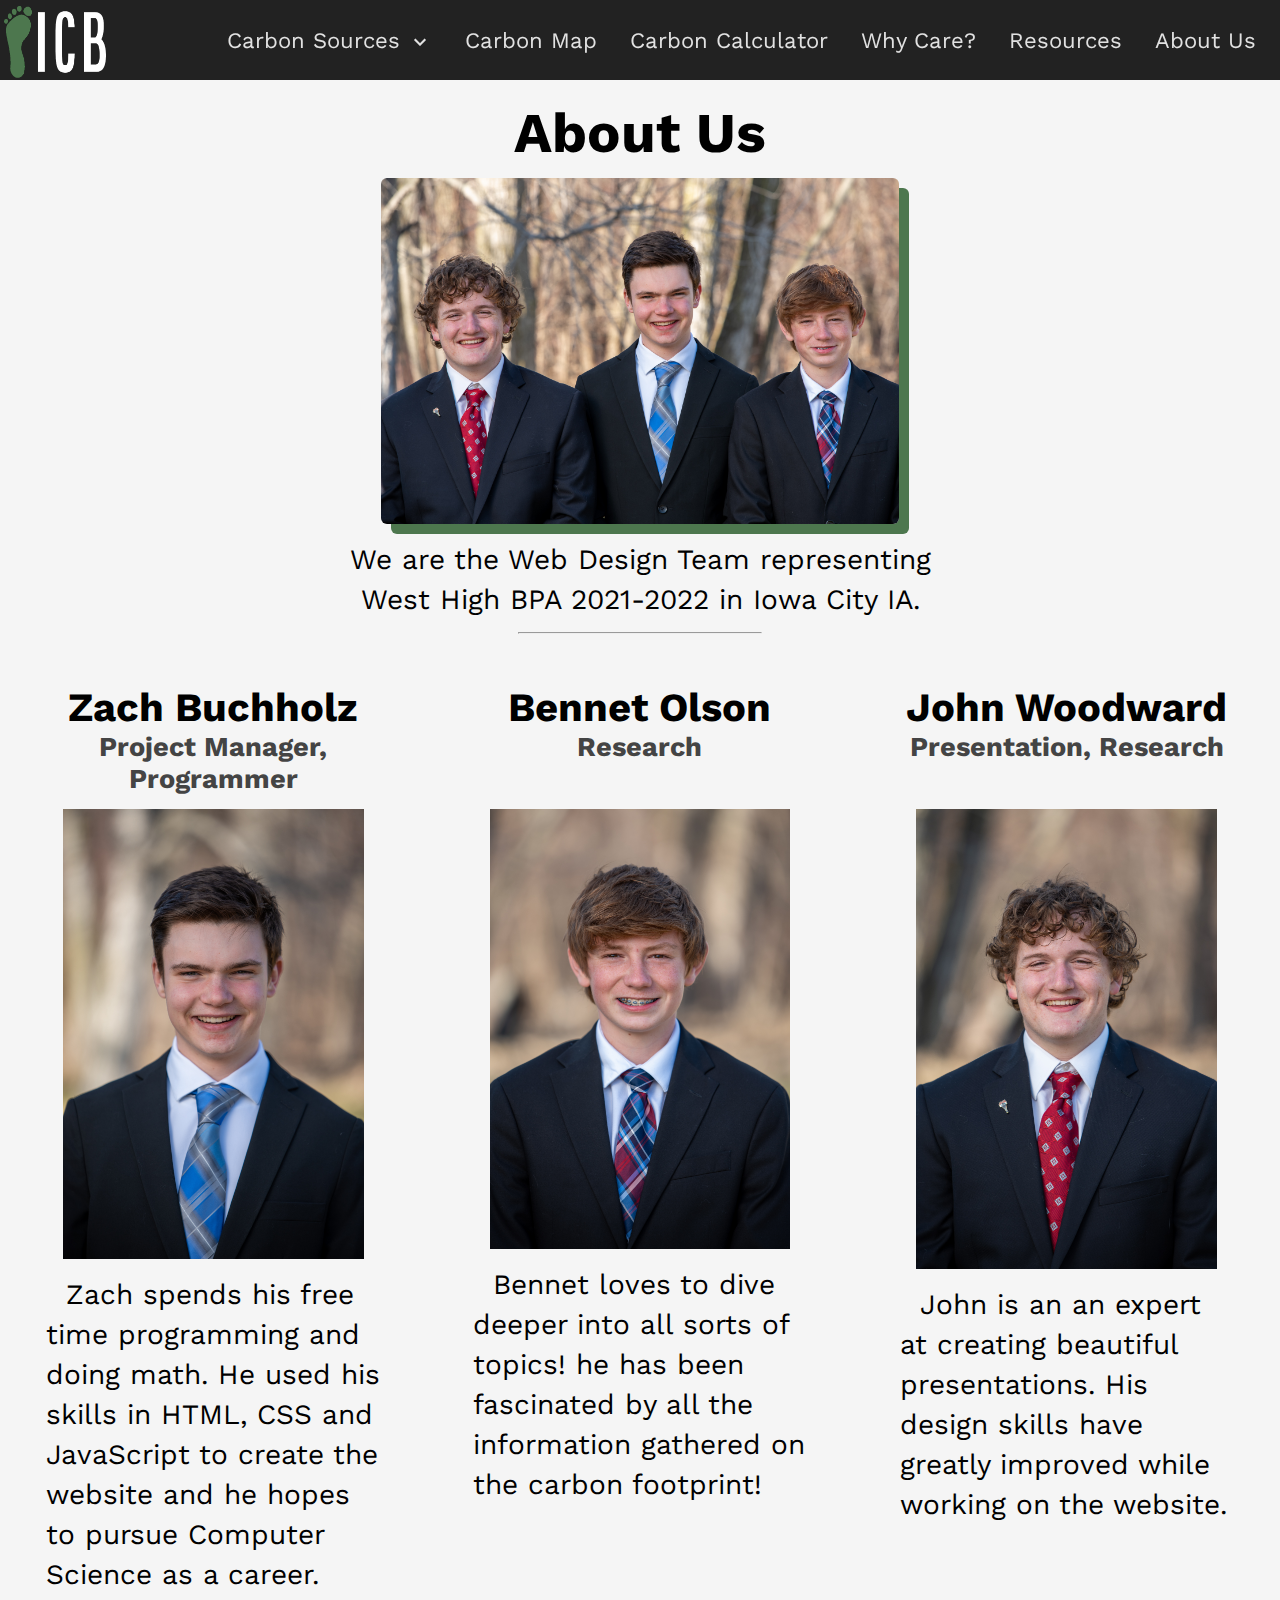
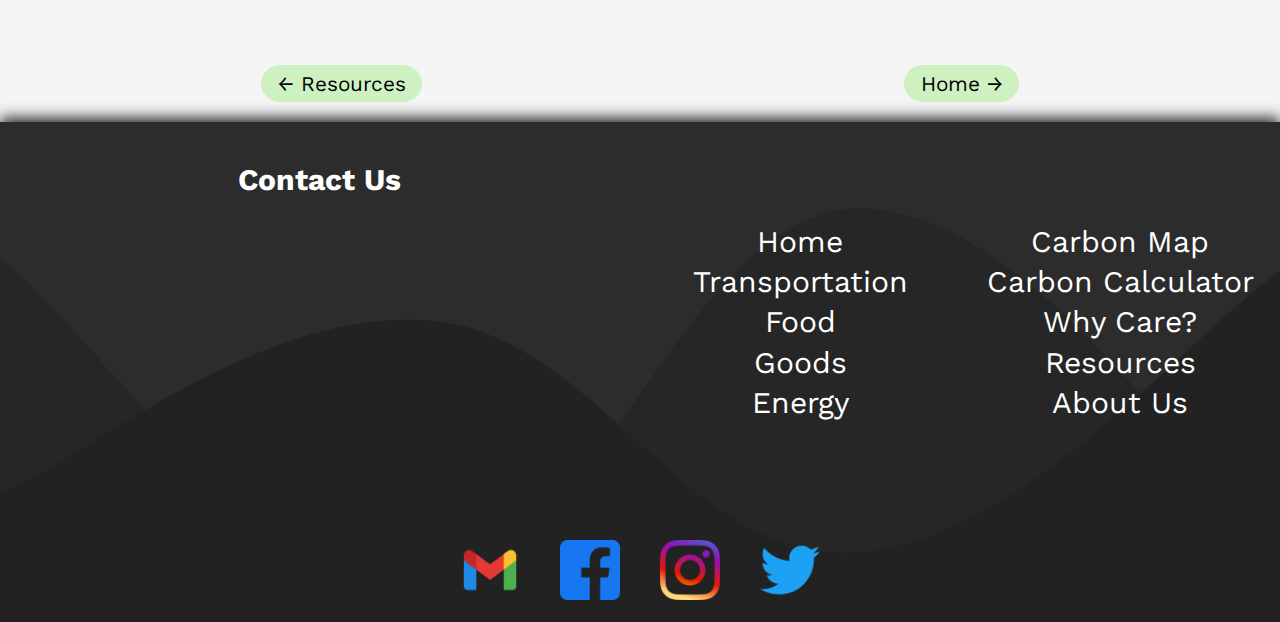
==== commit ced9754c: "photos and responsive" ====
--- a/html/aboutUs.html
+++ b/html/aboutUs.html
@@ -78,7 +78,7 @@
         <header>
             <h1>About Us</h1>
             <div class="image-wrapper">
-                <img src="../images/group.png" alt="Group Photo">
+                <img src="../images/final-5212.jpg" alt="Group Photo">
             </div>
             <p>We are the Web Design Team representing West High BPA 2021-2022 in Iowa City IA.</p>
             <hr>
@@ -87,21 +87,21 @@
             <div class="member">
                 <h2>Zach Buchholz</h2>
                 <h3>Project Manager, Programmer</h3>
-                <div class="image-wrapper"><img src="../images/zach.png" alt="Photo of Zach"></div>
+                <div class="image-wrapper"><img src="../images/final-5194.jpg" alt="Photo of Zach"></div>
                 <p>&nbsp;&nbsp;Zach spends his free time programming and doing math. He used his skills in HTML, CSS and
                     JavaScript to create the website and he hopes to pursue Computer Science as a career.</p>
             </div>
             <div class="member">
                 <h2>Bennet Olson</h2>
                 <h3>Research</h3>
-                <div class="image-wrapper"><img src="../images/bennet.png" alt="Photo of Shivy"></div>
+                <div class="image-wrapper"><img src="../images/final-5206.jpg" alt="Photo of Shivy"></div>
                 <p>&nbsp;&nbsp;Bennet loves to dive deeper into all sorts of topics! he has been fascinated by all
                     the information gathered on the carbon footprint!</p>
             </div>
             <div class="member">
                 <h2>John Woodward</h2>
                 <h3>Presentation, Research</h3>
-                <div class="image-wrapper"><img src="../images/john.png" alt="Photo of John"></div>
+                <div class="image-wrapper"><img src="../images/final-5201.jpg" alt="Photo of John"></div>
                 <p>&nbsp;&nbsp;John is an an expert at creating beautiful presentations. His design skills have greatly improved while working on
                     the website.</p>
             </div>
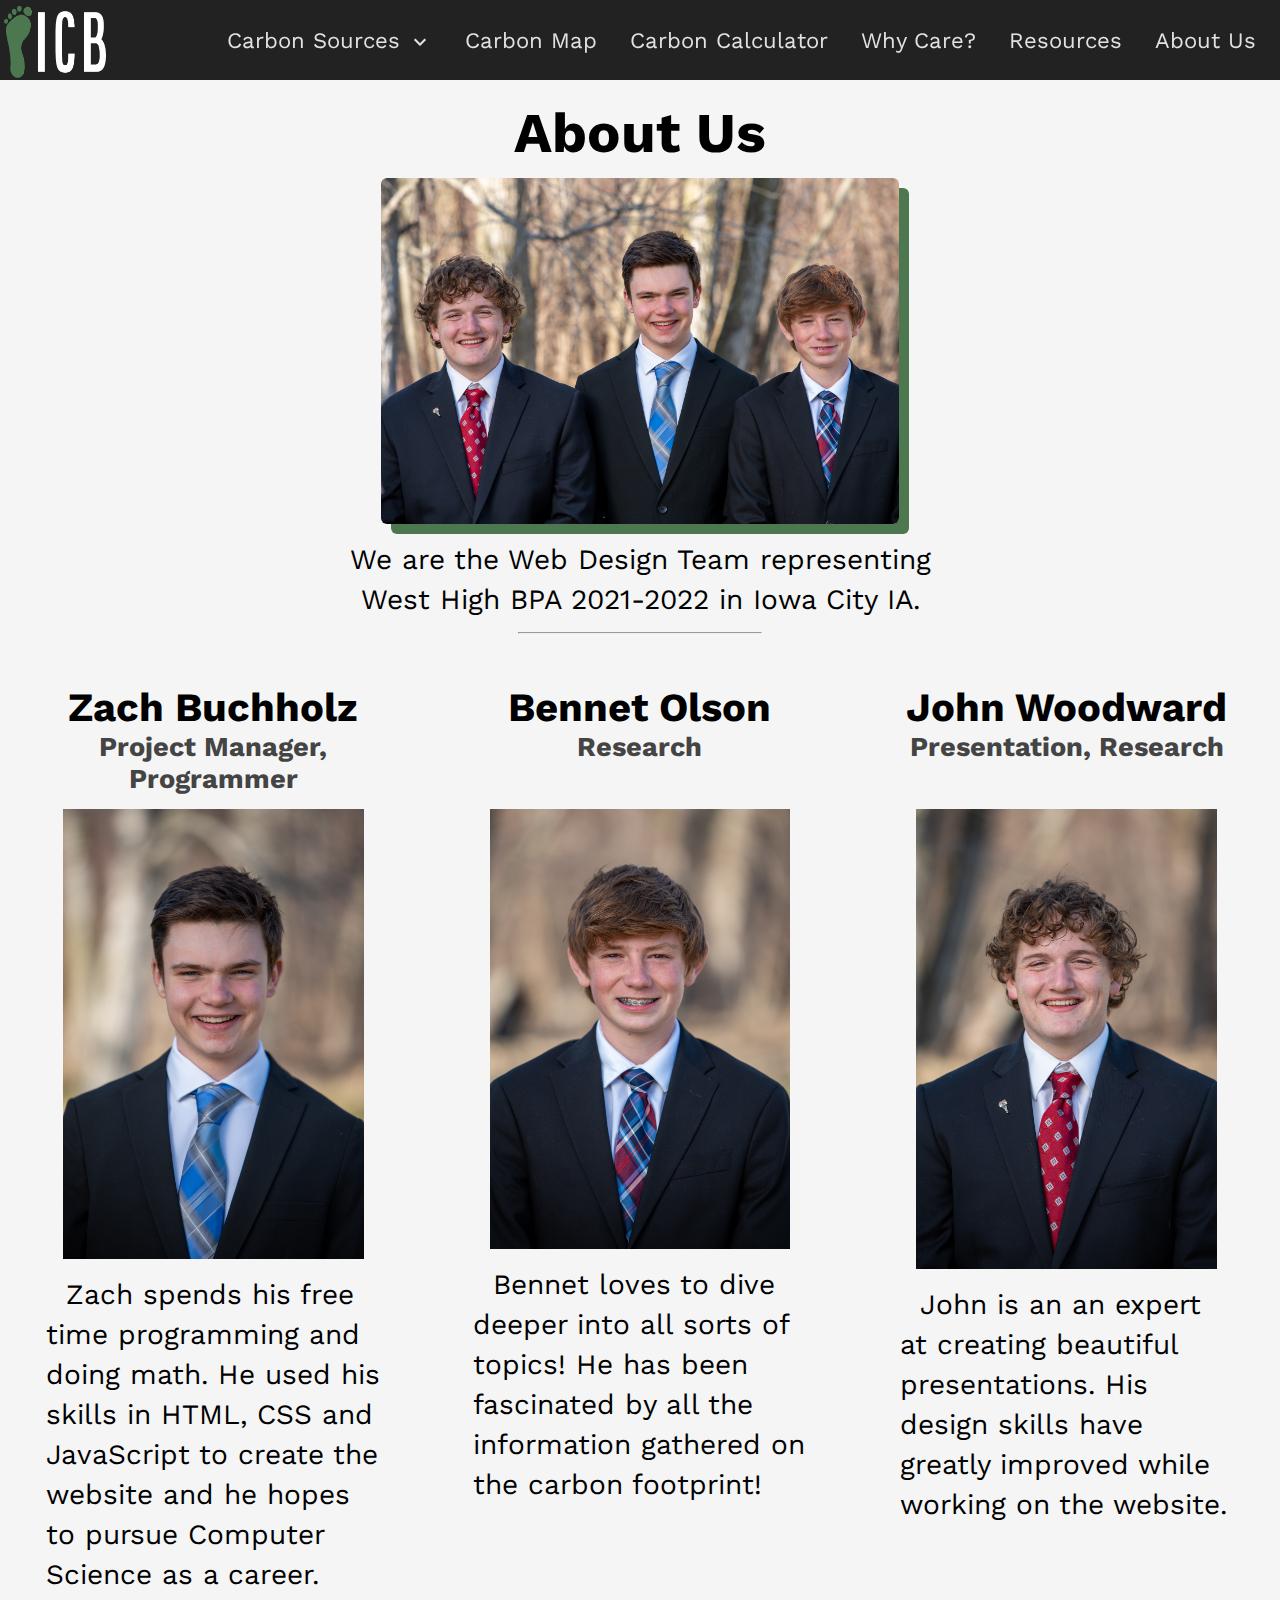
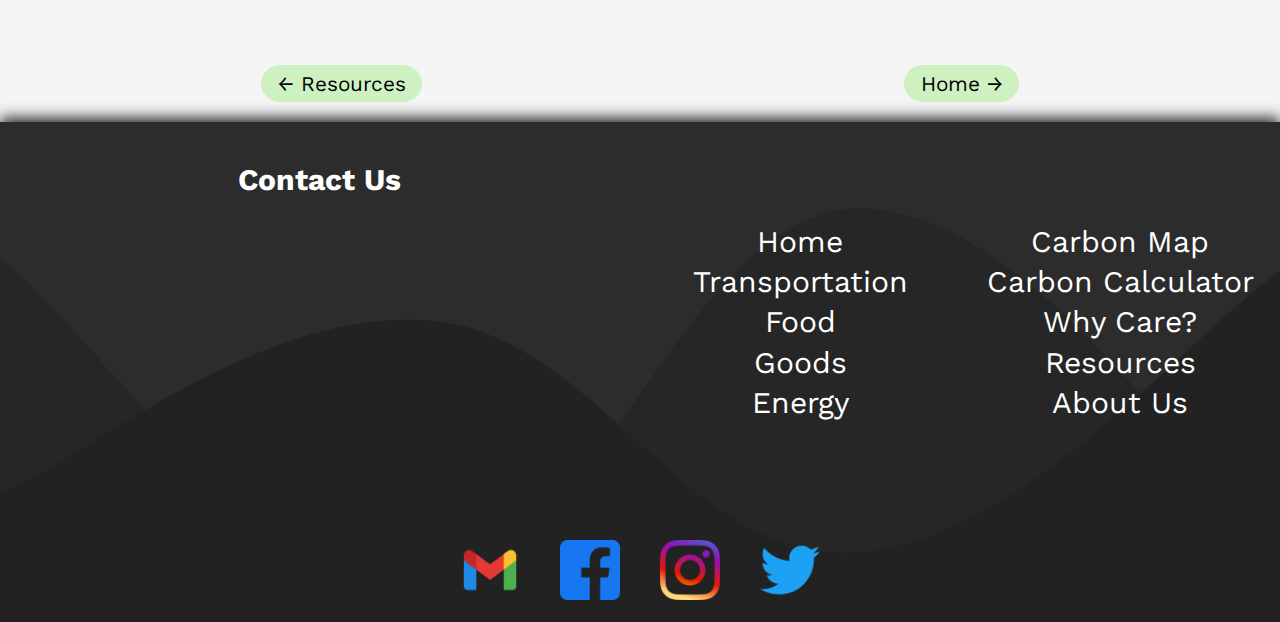
==== commit e90d528f: "wording" ====
--- a/html/aboutUs.html
+++ b/html/aboutUs.html
@@ -95,7 +95,7 @@
                 <h2>Bennet Olson</h2>
                 <h3>Research</h3>
                 <div class="image-wrapper"><img src="../images/final-5206.jpg" alt="Photo of Shivy"></div>
-                <p>&nbsp;&nbsp;Bennet loves to dive deeper into all sorts of topics! he has been fascinated by all
+                <p>&nbsp;&nbsp;Bennet loves to dive deeper into all sorts of topics! He has been fascinated by all
                     the information gathered on the carbon footprint!</p>
             </div>
             <div class="member">
--- a/css/contentStyle.css
+++ b/css/contentStyle.css
@@ -178,7 +178,7 @@
   margin: 60px 0;
 }
 
-.chart, .tips {
+.chart, .tips, .quiz-content {
   background-color: rgb(235, 235, 235);
   padding: 40px;
   border-radius: 30px;
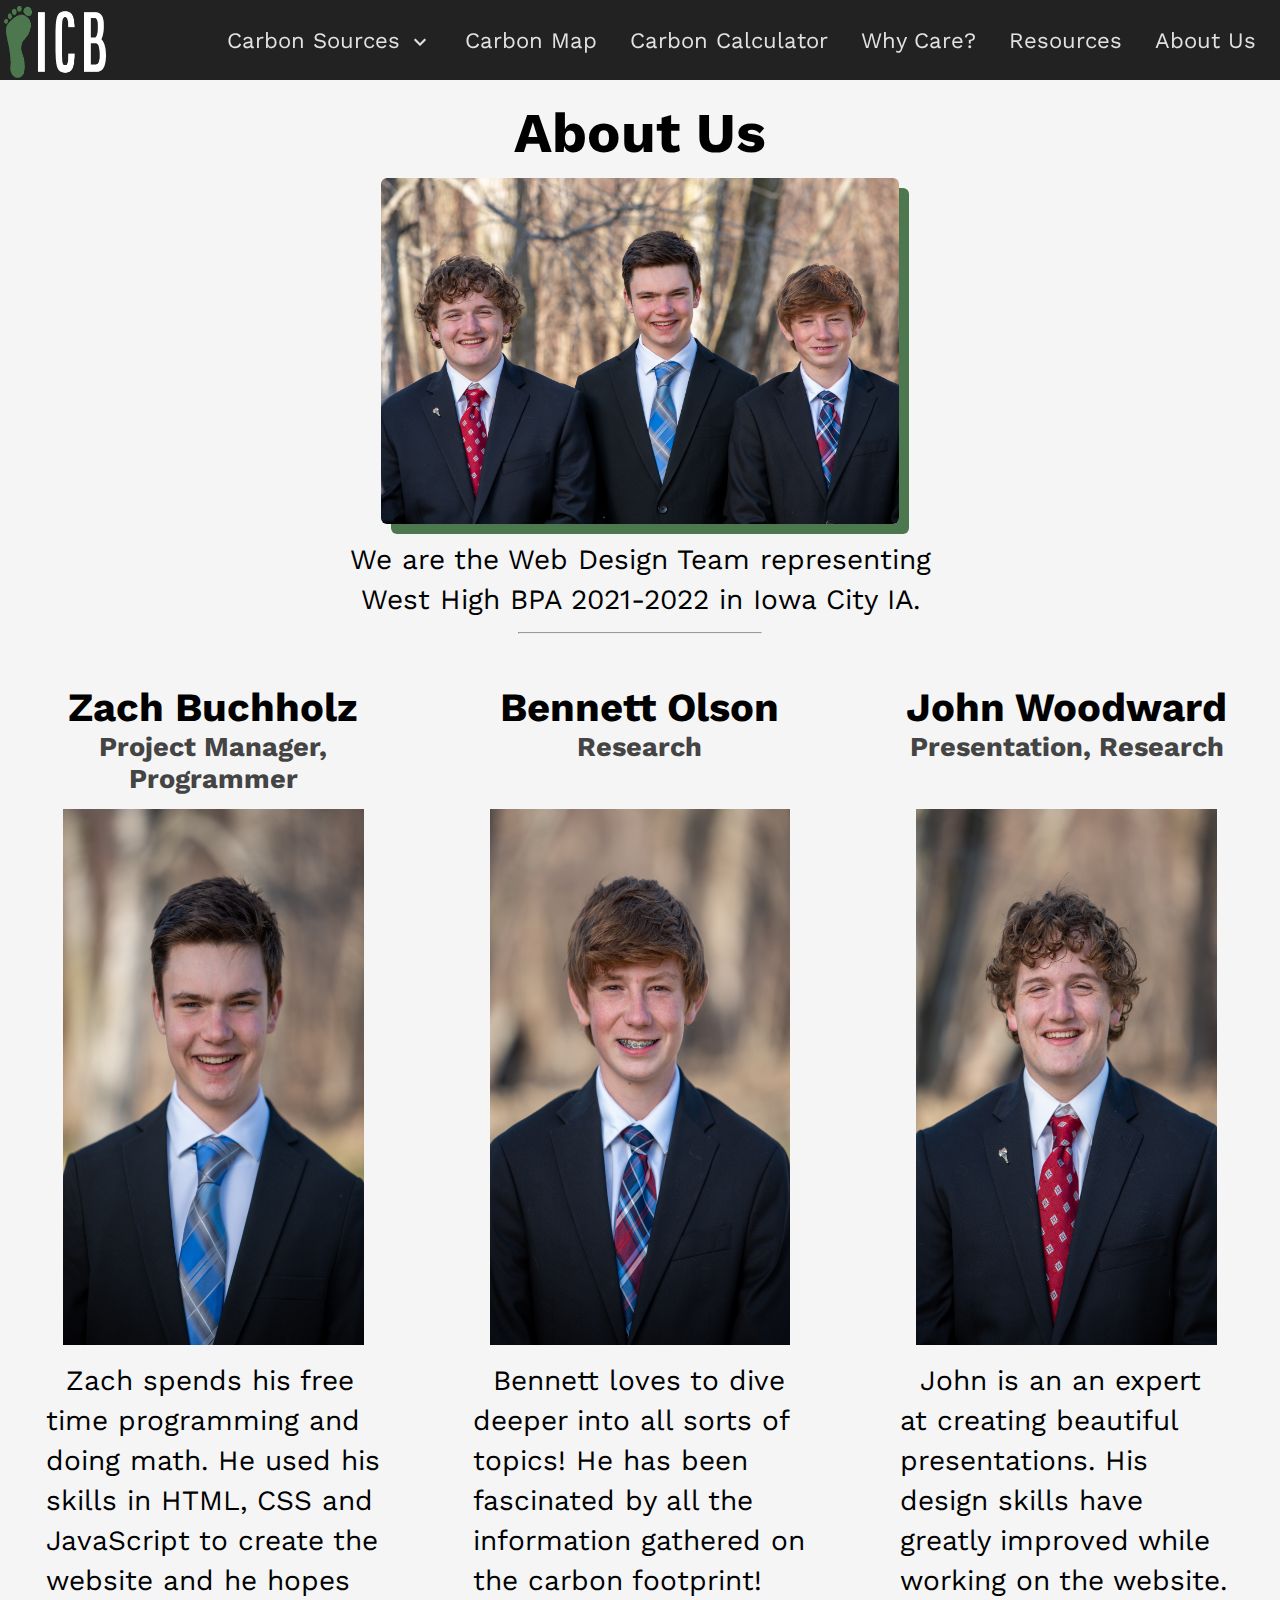
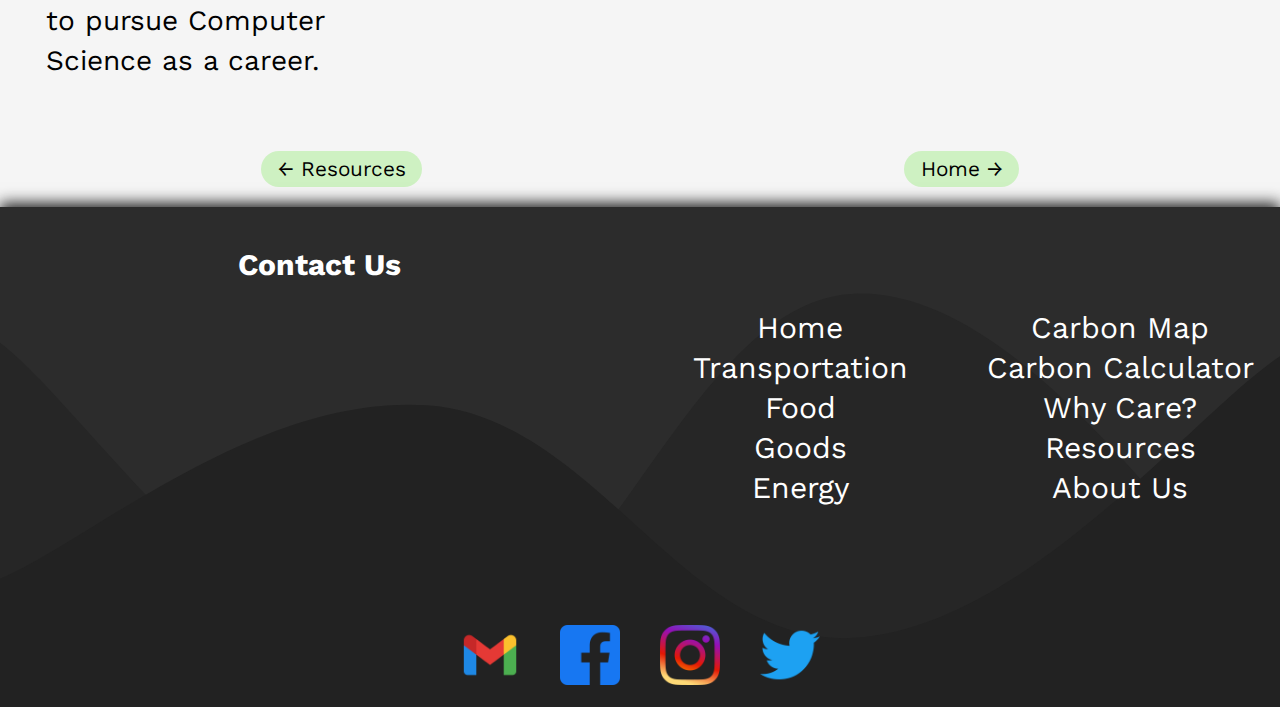
==== commit 1645b936: "responsive and about us images" ====
--- a/html/aboutUs.html
+++ b/html/aboutUs.html
@@ -92,10 +92,10 @@
                     JavaScript to create the website and he hopes to pursue Computer Science as a career.</p>
             </div>
             <div class="member">
-                <h2>Bennet Olson</h2>
+                <h2>Bennett Olson</h2>
                 <h3>Research</h3>
                 <div class="image-wrapper"><img src="../images/final-5206.jpg" alt="Photo of Shivy"></div>
-                <p>&nbsp;&nbsp;Bennet loves to dive deeper into all sorts of topics! He has been fascinated by all
+                <p>&nbsp;&nbsp;Bennett loves to dive deeper into all sorts of topics! He has been fascinated by all
                     the information gathered on the carbon footprint!</p>
             </div>
             <div class="member">
--- a/css/contentStyle.css
+++ b/css/contentStyle.css
@@ -103,6 +103,16 @@
     font-size: 24px;
     line-height: 32px;
   }
+  .chart, .tips, .quiz-content {
+    background-color: rgb(235, 235, 235);
+    padding: 40px;
+    border-radius: 30px;
+    -webkit-border-radius: 30px;
+    -moz-border-radius: 30px;
+    -ms-border-radius: 30px;
+    -o-border-radius: 30px;
+    box-shadow: 10px 10px rgb(196, 196, 196);
+  }
 }
 
 @media only screen and (min-width: 768px) {
@@ -178,17 +188,6 @@
   margin: 60px 0;
 }
 
-.chart, .tips, .quiz-content {
-  background-color: rgb(235, 235, 235);
-  padding: 40px;
-  border-radius: 30px;
-  -webkit-border-radius: 30px;
-  -moz-border-radius: 30px;
-  -ms-border-radius: 30px;
-  -o-border-radius: 30px;
-  box-shadow: 10px 10px rgb(196, 196, 196);
-}
-
 .google-chart {
   margin: 0 auto;
 }
--- a/css/aboutUsStyle.css
+++ b/css/aboutUsStyle.css
@@ -18,6 +18,7 @@
 
 section img {
   width: var(--image-width);
+  height: 536px;
 }
 
 header img {
